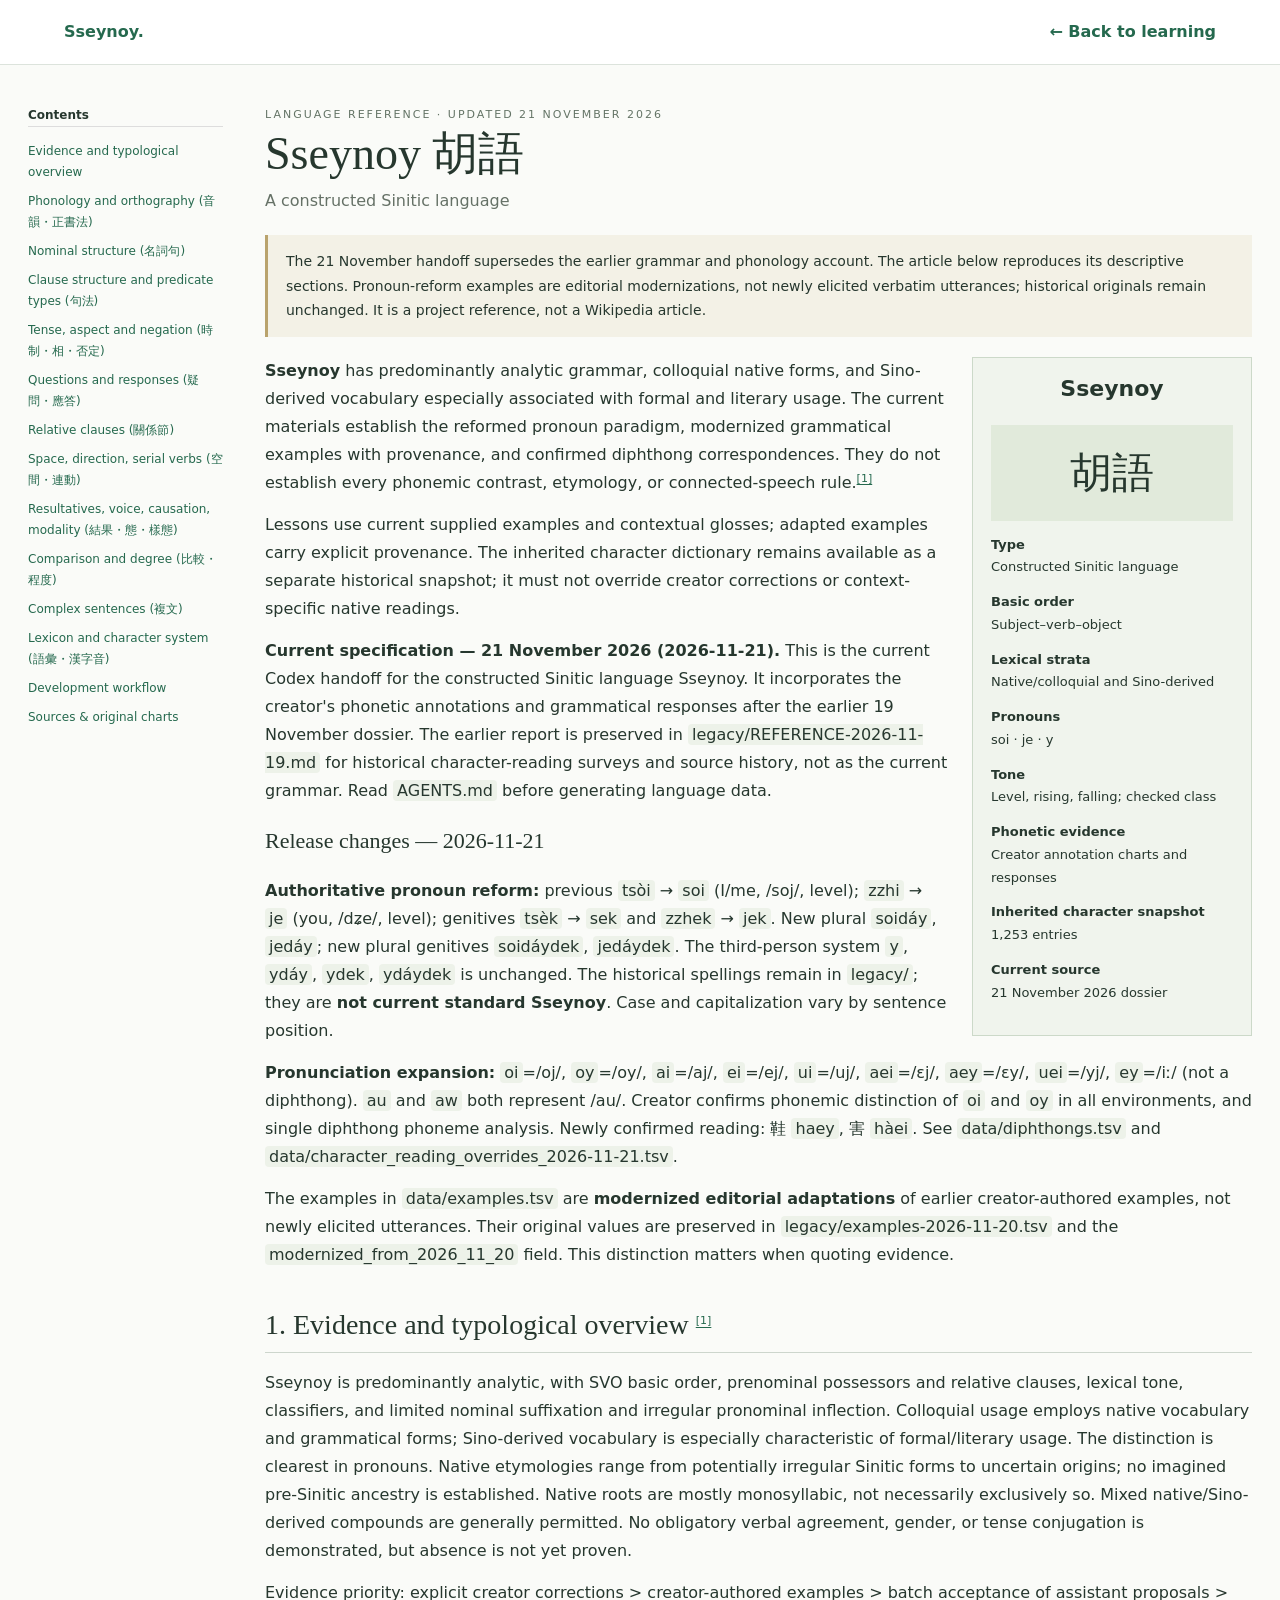
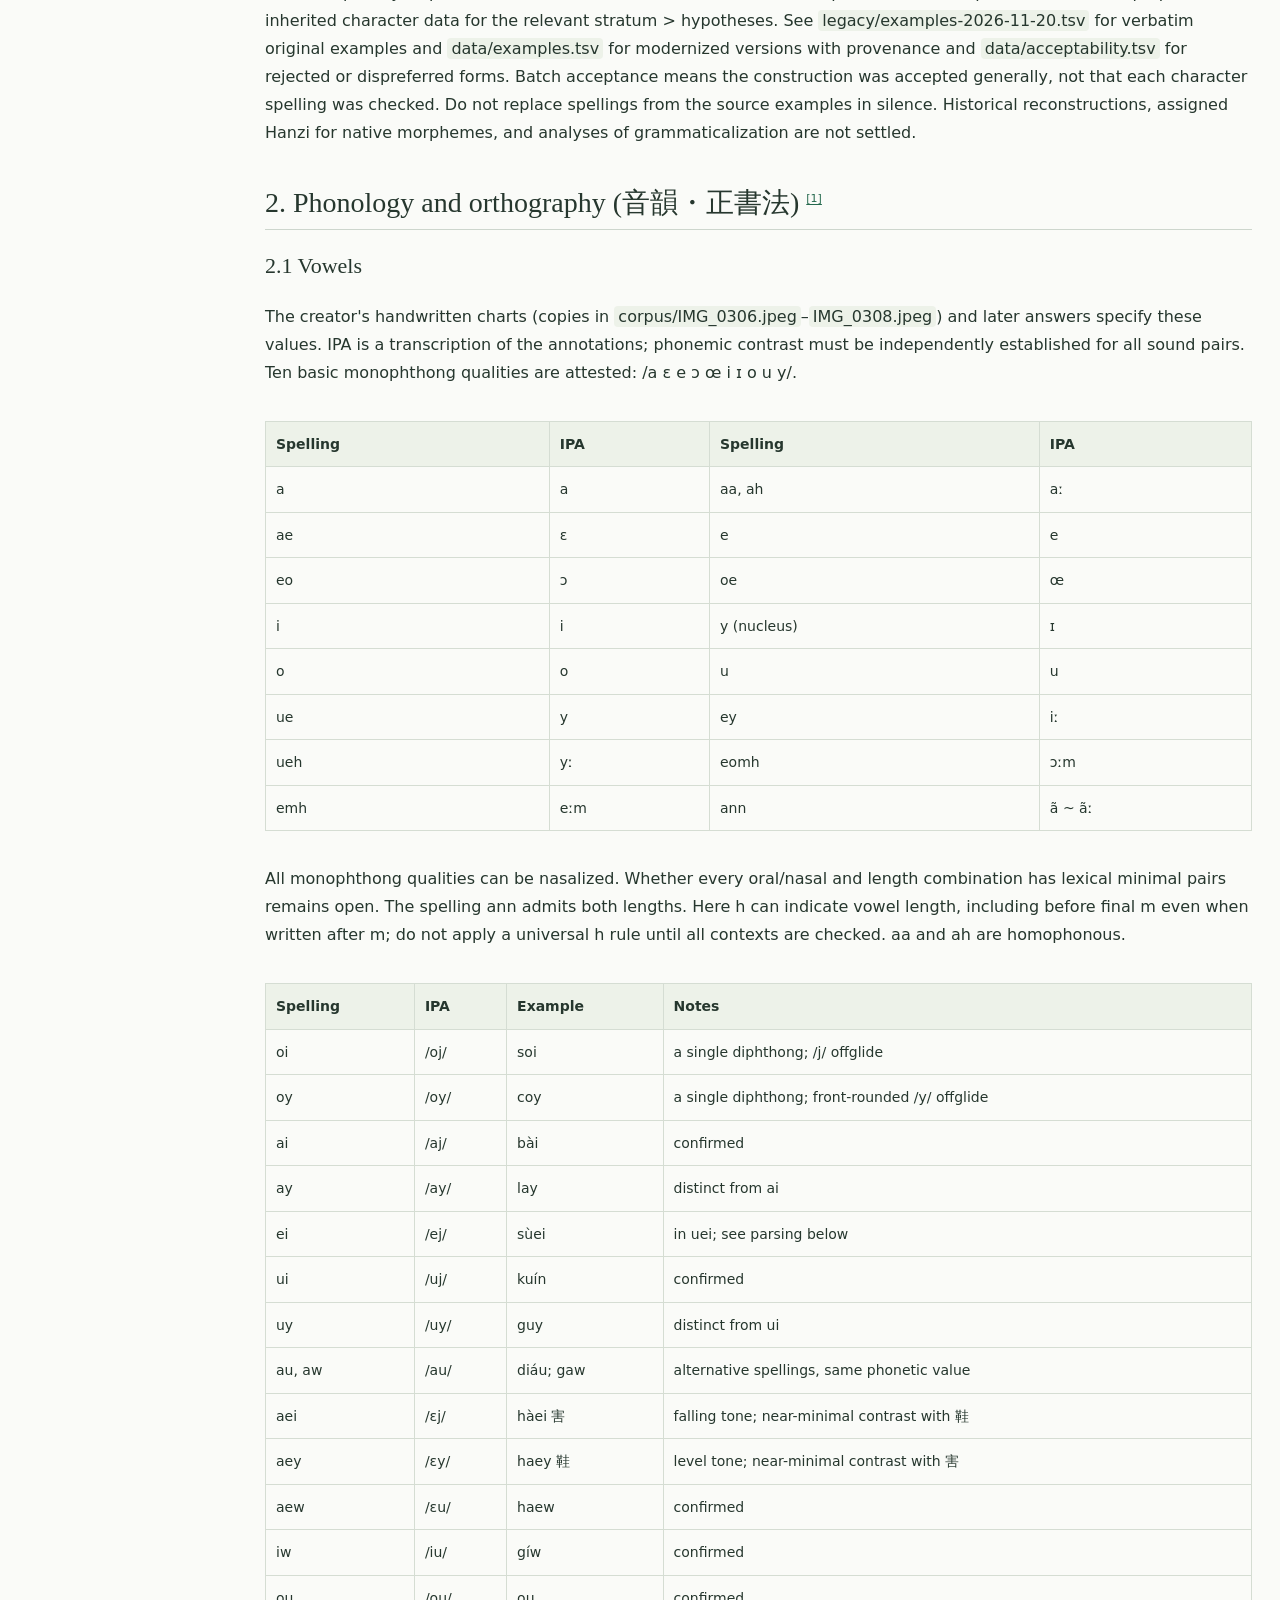
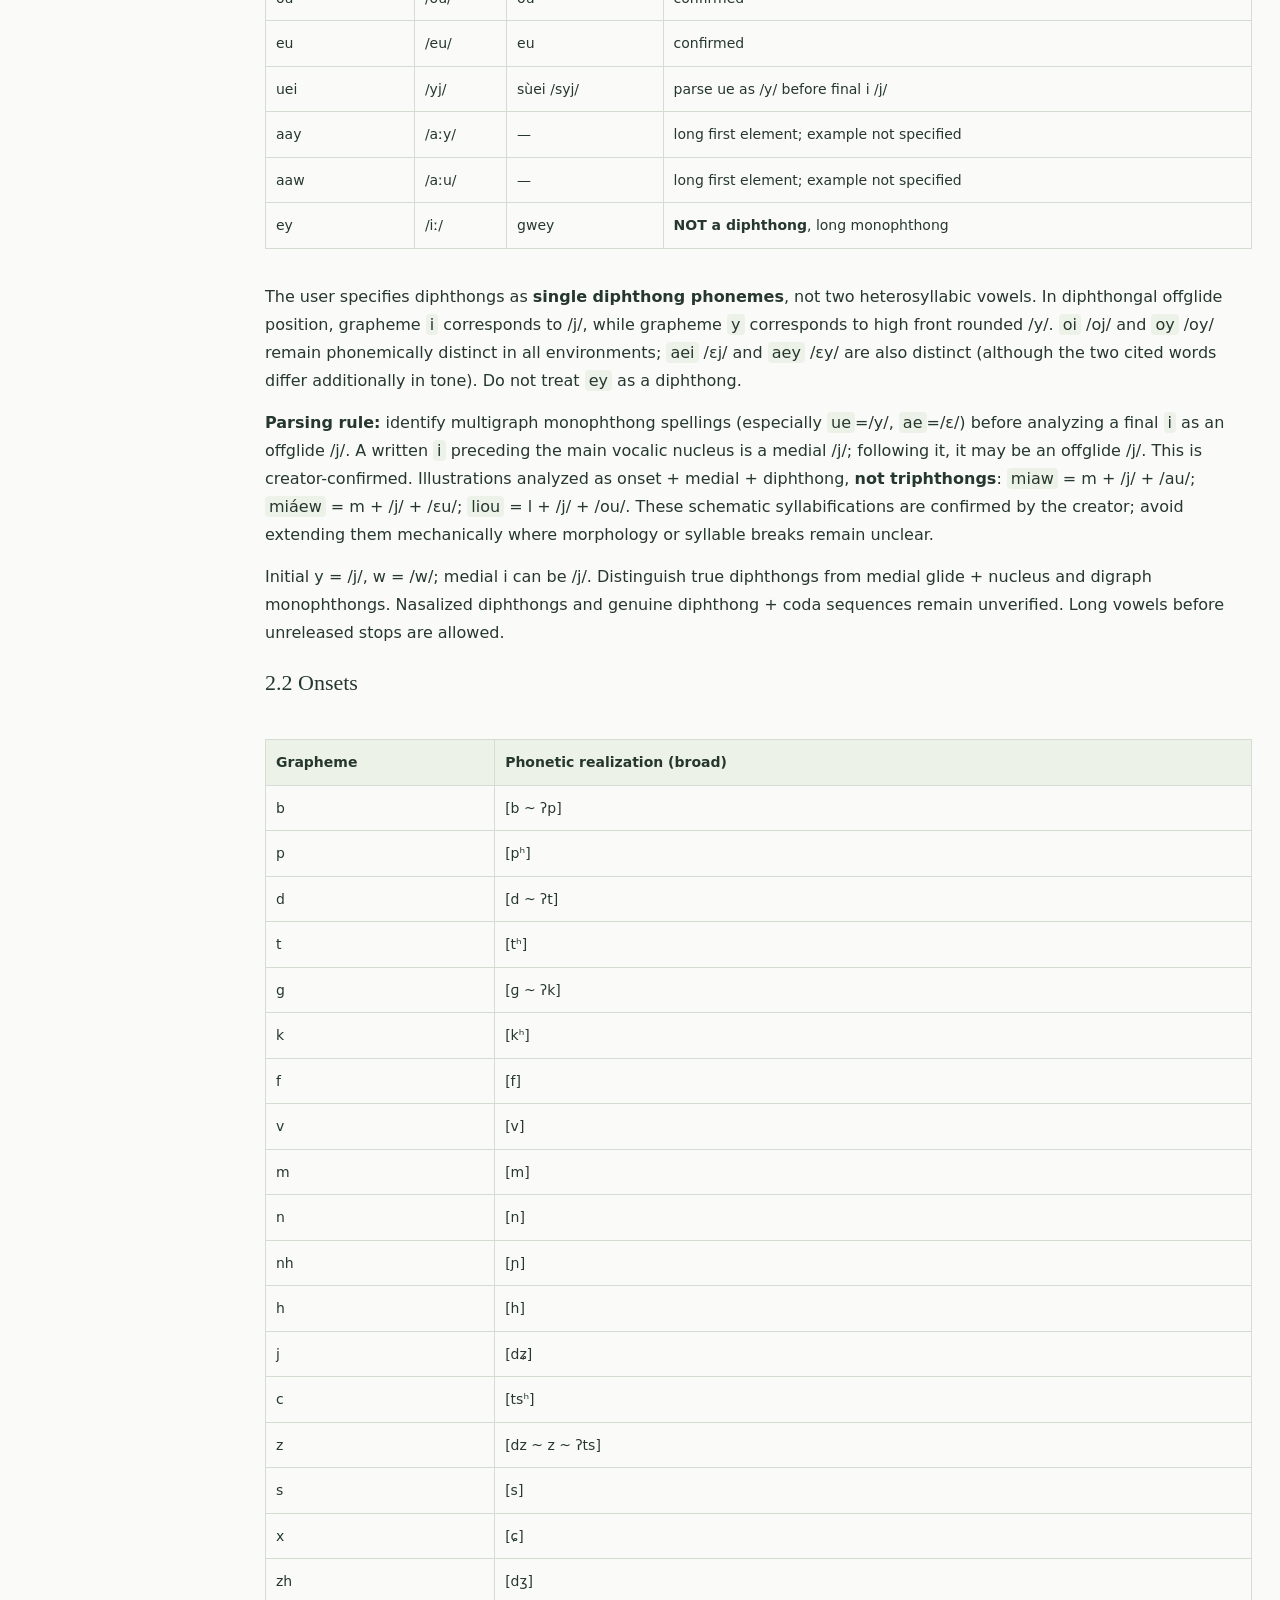
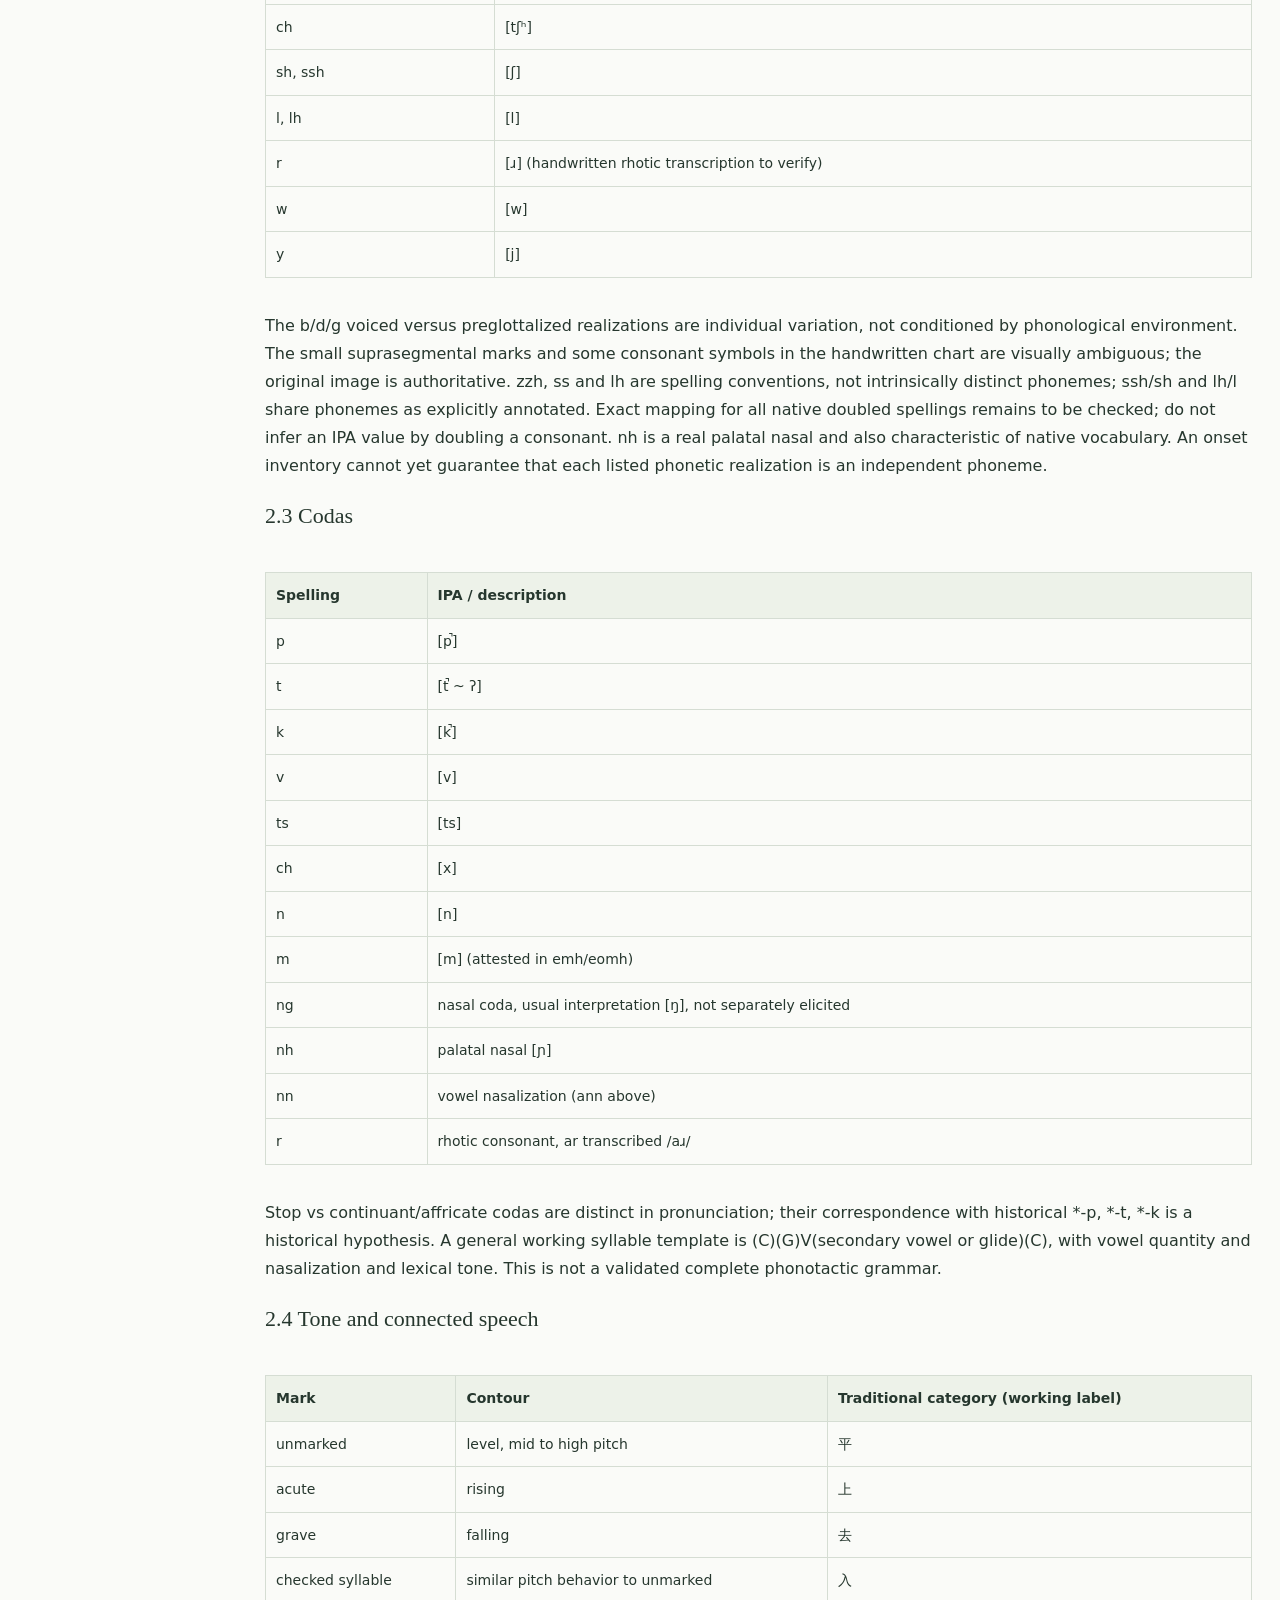
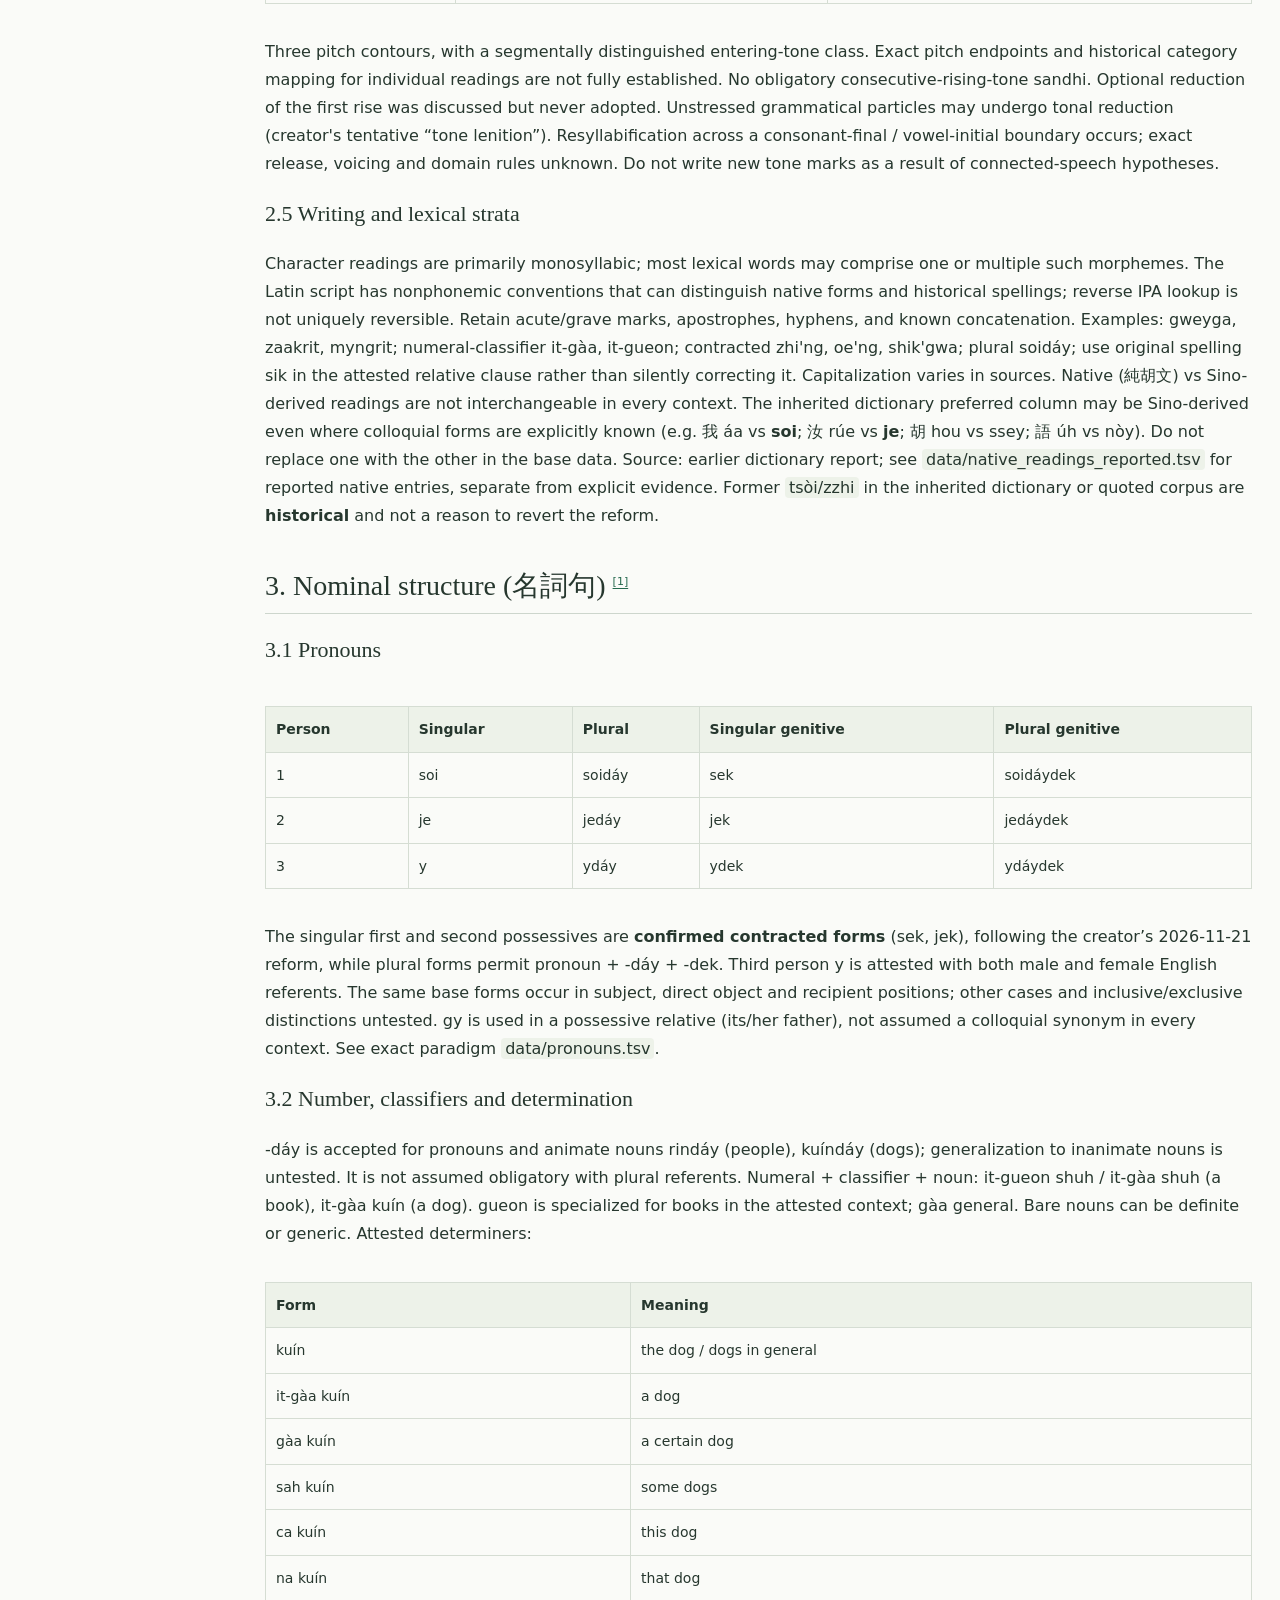
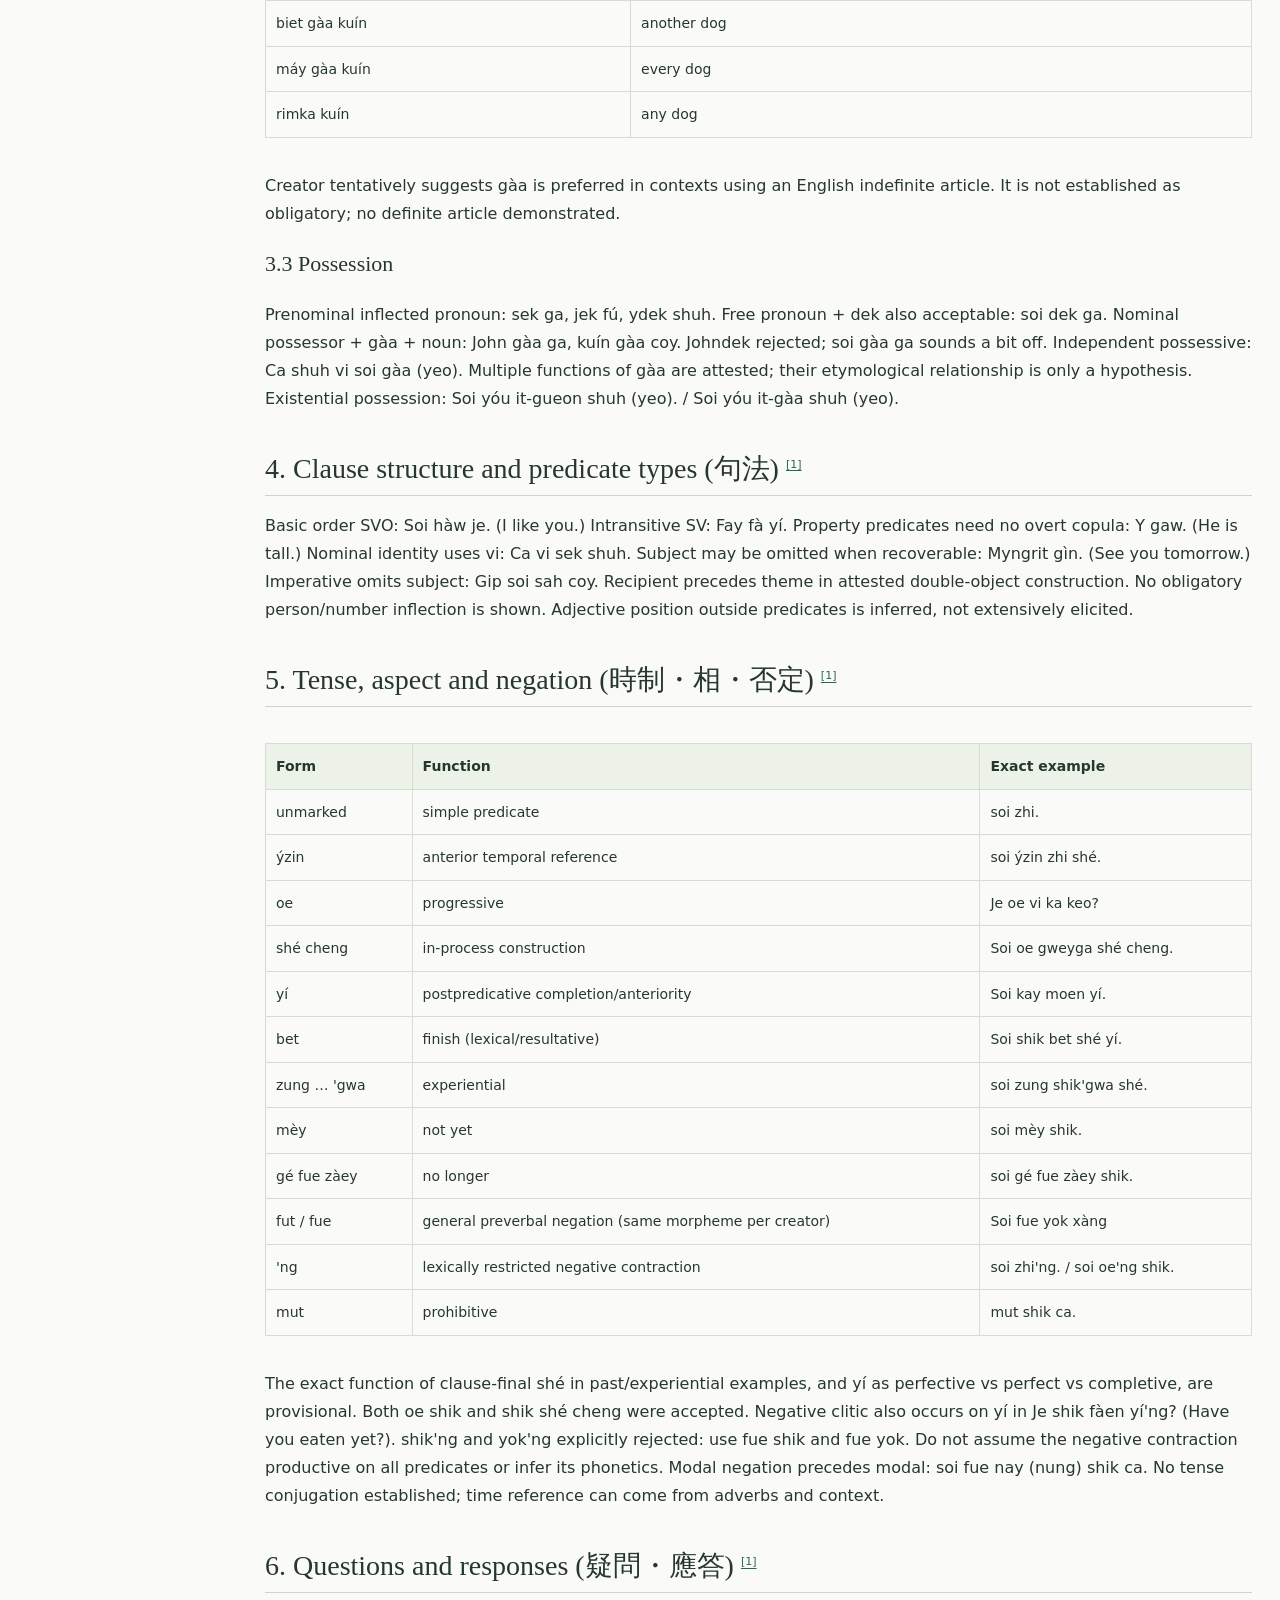
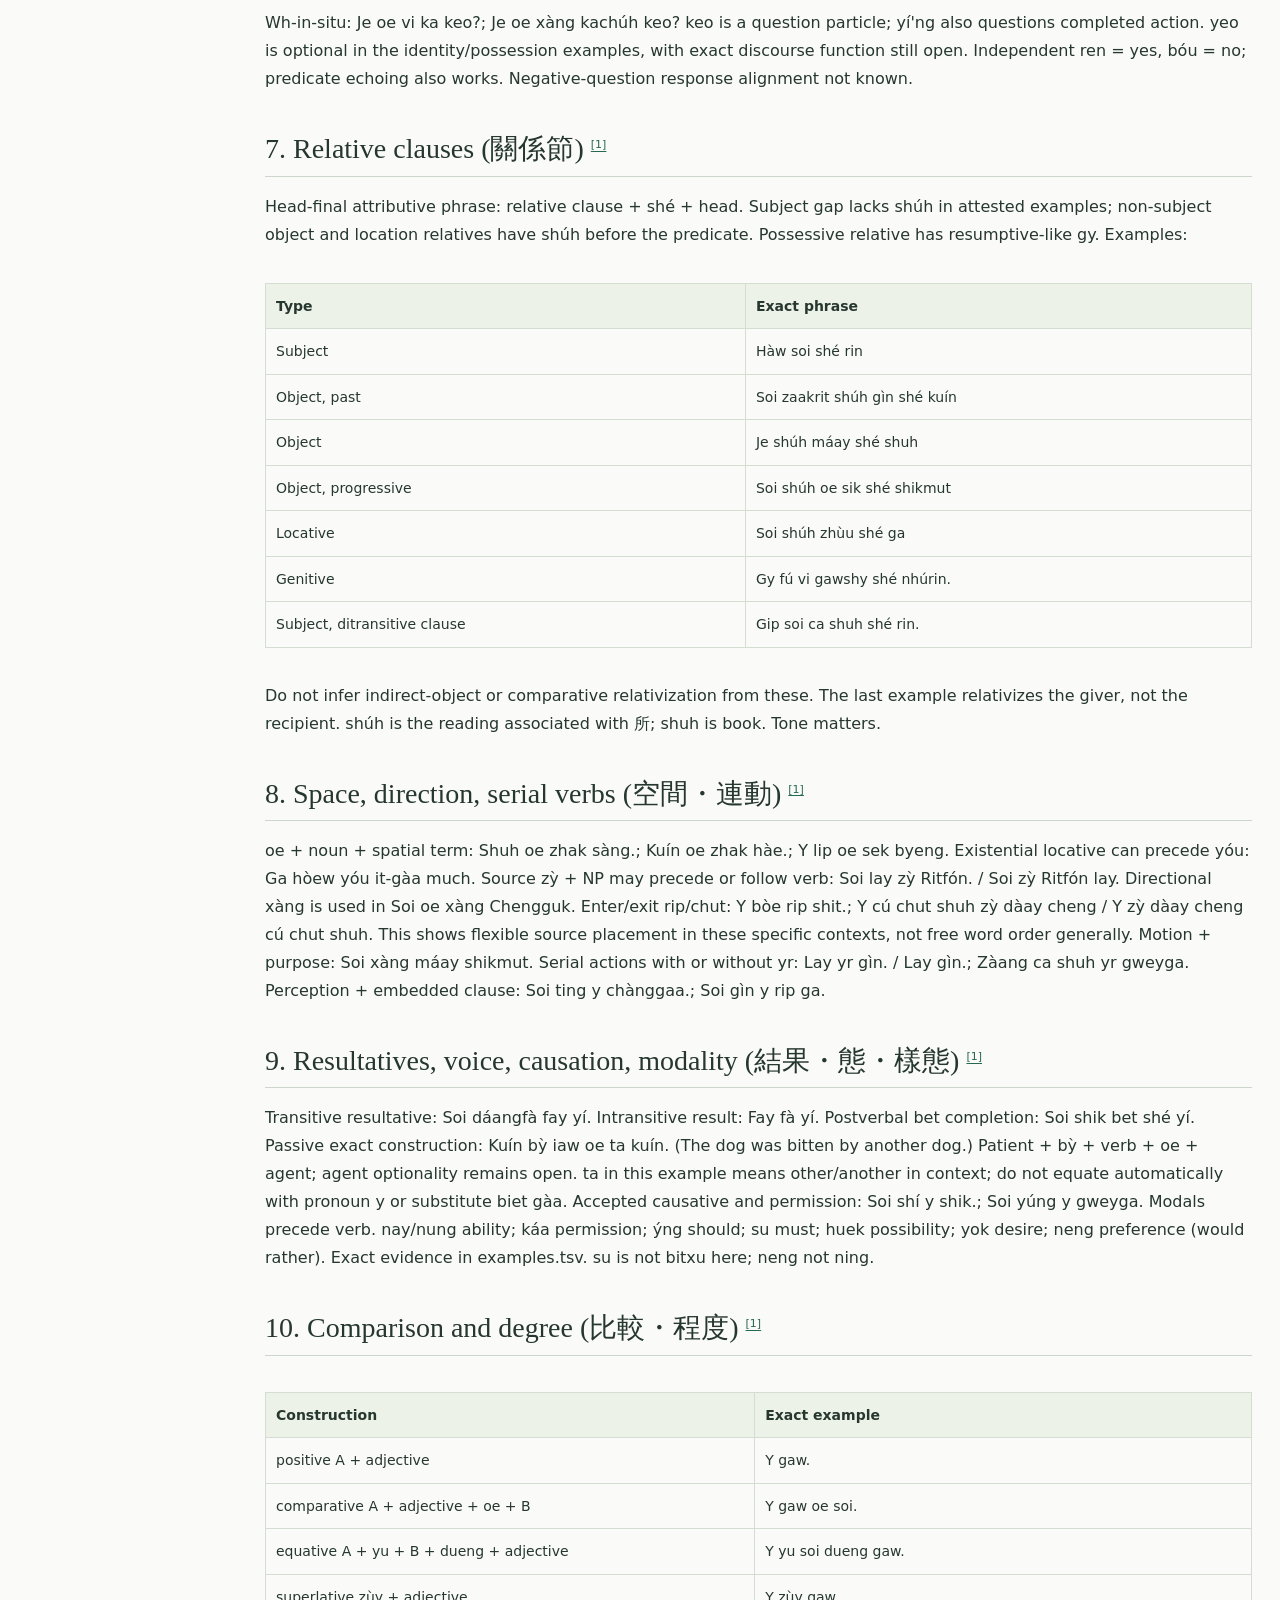
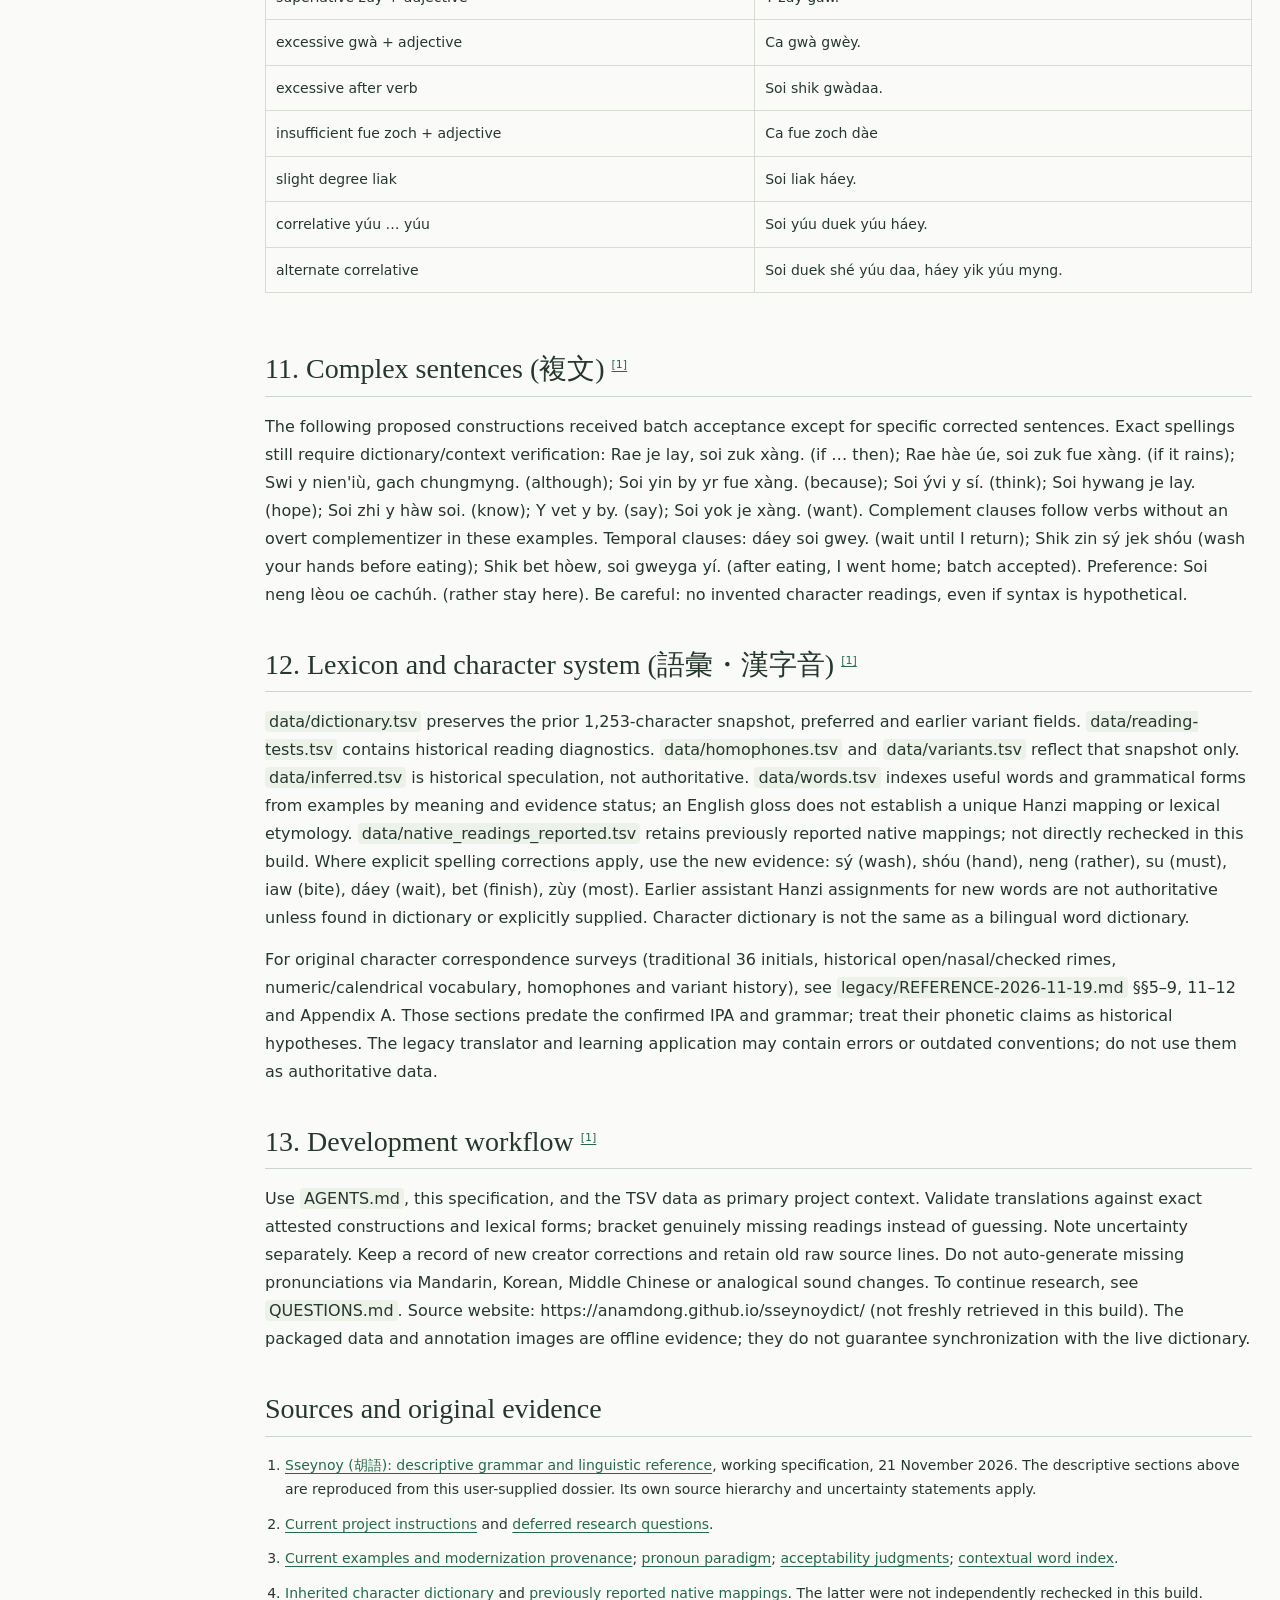
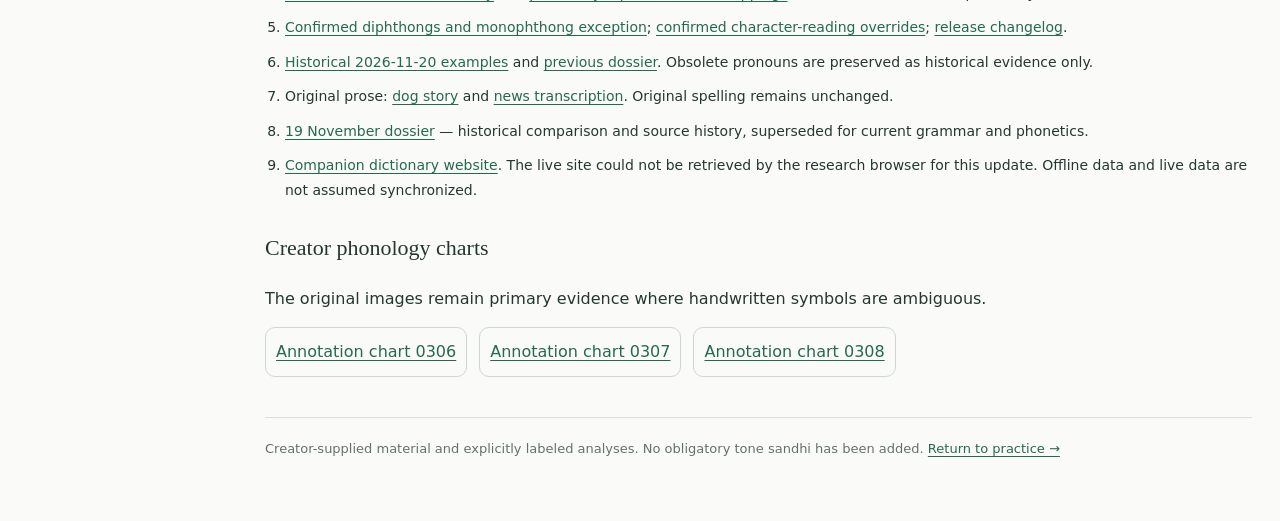
==== sseynoy-about.html @ 7a7a7a85 "Deploy Sseynoy learning app — 2026-11-21 release" ====
<!doctype html><html lang="en"><head><meta charset="utf-8"><meta name="viewport" content="width=device-width,initial-scale=1"><title>Sseynoy (胡語) — About the language</title><style>*{box-sizing:border-box}html{scroll-padding-top:24px}body{margin:0;background:#fafbf8;color:#26372e;font:16px/1.75 system-ui,sans-serif}a{color:#25694e;text-underline-offset:3px}a:focus-visible{outline:3px solid #b58521;outline-offset:3px}header{background:white;border-bottom:1px solid #dce3dc;padding:18px 5%;display:flex;justify-content:space-between;gap:16px}header a{font-weight:750;text-decoration:none}.layout{max-width:1320px;margin:40px auto;display:grid;grid-template-columns:195px minmax(0,1fr);gap:42px;padding:0 28px}nav{position:sticky;top:24px;align-self:start;font-size:12px;max-height:90vh;overflow:auto}nav a{display:block;padding:4px 0;text-decoration:none}nav strong{display:block;border-bottom:1px solid #ddd;margin-bottom:10px}article{min-width:0}h1,h2,h3{font-family:Georgia,serif;font-weight:400;line-height:1.3}h1{font-size:46px;margin:0}h2{font-size:28px;border-bottom:1px solid #cdd6cd;margin:38px 0 16px;padding-bottom:8px;clear:both}h3{font-size:22px}p{margin:14px 0}.subtitle{color:#657166;margin-top:3px}.eyebrow{font-size:11px;letter-spacing:2px;text-transform:uppercase;color:#647466}.notice{background:#f3f1e6;border-left:3px solid #b9a36d;padding:14px 18px;font-size:14px;margin:20px 0}.infobox{float:right;width:280px;margin:0 0 22px 24px;border:1px solid #ccd9c9;background:#f0f4ed;padding:18px;font-size:13px}.infobox h2{font:600 22px system-ui;border:0;text-align:center;margin:0 0 16px}.seal{text-align:center;font:42px Georgia;background:#e1eadb;padding:20px}.infobox dt{font-weight:750;margin-top:12px}.infobox dd{margin:0}.table-wrap{overflow-x:auto}table{border-collapse:collapse;width:100%;font-size:14px;margin:20px 0}th,td{border:1px solid #d5ddd3;text-align:left;vertical-align:top;padding:10px}th{background:#edf2e9}code{font:inherit;background:#edf2e9;padding:1px 4px;border-radius:4px;overflow-wrap:anywhere}sup{font:11px system-ui}.sources{font-size:14px;padding-left:20px}.sources li{padding-bottom:10px}.charts{display:flex;gap:12px;flex-wrap:wrap}.charts a{padding:10px;border:1px solid #ccd9c9;border-radius:10px}footer{margin-top:40px;padding:20px 0;border-top:1px solid #ddd;font-size:13px;color:#657166}@media(max-width:900px){.layout{grid-template-columns:1fr;gap:24px;margin-top:24px}nav{position:static;max-height:none;display:flex;flex-wrap:wrap;gap:5px 16px}nav strong{width:100%}.infobox{width:250px}}@media(max-width:560px){.layout{padding:0 18px}h1{font-size:36px}h2{font-size:25px}header{font-size:14px}.infobox{float:none;width:100%;margin:20px 0}table{font-size:12px}td,th{padding:8px}}</style></head><body><header><a href="sseynoy-learn.html">Sseynoy.</a><a href="sseynoy-learn.html#learn">← Back to learning</a></header><div class="layout"><nav aria-label="Article contents"><strong>Contents</strong><a href="#evidence">Evidence and typological overview</a><a href="#phonology">Phonology and orthography (音韻・正書法)</a><a href="#nominals">Nominal structure (名詞句)</a><a href="#clauses">Clause structure and predicate types (句法)</a><a href="#aspect">Tense, aspect and negation (時制・相・否定)</a><a href="#questions">Questions and responses (疑問・應答)</a><a href="#relatives">Relative clauses (關係節)</a><a href="#space">Space, direction, serial verbs (空間・連動)</a><a href="#voice">Resultatives, voice, causation, modality (結果・態・樣態)</a><a href="#comparison">Comparison and degree (比較・程度)</a><a href="#complex">Complex sentences (複文)</a><a href="#lexicon">Lexicon and character system (語彙・漢字音)</a><a href="#workflow">Development workflow</a><a href="#sources">Sources & original charts</a></nav><article><div class="eyebrow">Language reference · updated 21 November 2026</div><h1>Sseynoy <span lang="zh">胡語</span></h1><p class="subtitle">A constructed Sinitic language</p><div class="notice">The 21 November handoff supersedes the earlier grammar and phonology account. The article below reproduces its descriptive sections. Pronoun-reform examples are editorial modernizations, not newly elicited verbatim utterances; historical originals remain unchanged. It is a project reference, not a Wikipedia article.</div><aside class="infobox" aria-label="Language summary"><h2>Sseynoy</h2><div class="seal" lang="zh">胡語</div><dl><dt>Type</dt><dd>Constructed Sinitic language</dd><dt>Basic order</dt><dd>Subject–verb–object</dd><dt>Lexical strata</dt><dd>Native/colloquial and Sino-derived</dd><dt>Pronouns</dt><dd>soi · je · y</dd><dt>Tone</dt><dd>Level, rising, falling; checked class</dd><dt>Phonetic evidence</dt><dd>Creator annotation charts and responses</dd><dt>Inherited character snapshot</dt><dd>1,253 entries</dd><dt>Current source</dt><dd>21 November 2026 dossier</dd></dl></aside><p><strong>Sseynoy</strong> has predominantly analytic grammar, colloquial native forms, and Sino-derived vocabulary especially associated with formal and literary usage. The current materials establish the reformed pronoun paradigm, modernized grammatical examples with provenance, and confirmed diphthong correspondences. They do not establish every phonemic contrast, etymology, or connected-speech rule.<sup><a href="#ref1">[1]</a></sup></p><p>Lessons use current supplied examples and contextual glosses; adapted examples carry explicit provenance. The inherited character dictionary remains available as a separate historical snapshot; it must not override creator corrections or context-specific native readings.</p><p><strong>Current specification — 21 November 2026 (2026-11-21).</strong> This is the current Codex handoff for the constructed Sinitic language Sseynoy. It incorporates the creator&#x27;s phonetic annotations and grammatical responses after the earlier 19 November dossier. The earlier report is preserved in <code>legacy/REFERENCE-2026-11-19.md</code> for historical character-reading surveys and source history, not as the current grammar. Read <code>AGENTS.md</code> before generating language data.</p><h3>Release changes — 2026-11-21</h3><p><strong>Authoritative pronoun reform:</strong> previous <code>tsòi</code> → <code>soi</code> (I/me, /soj/, level); <code>zzhi</code> → <code>je</code> (you, /dʑe/, level); genitives <code>tsèk</code> → <code>sek</code> and <code>zzhek</code> → <code>jek</code>. New plural <code>soidáy</code>, <code>jedáy</code>; new plural genitives <code>soidáydek</code>, <code>jedáydek</code>. The third-person system <code>y</code>, <code>ydáy</code>, <code>ydek</code>, <code>ydáydek</code> is unchanged. The historical spellings remain in <code>legacy/</code>; they are <strong>not current standard Sseynoy</strong>. Case and capitalization vary by sentence position.</p><p><strong>Pronunciation expansion:</strong> <code>oi</code>=/oj/, <code>oy</code>=/oy/, <code>ai</code>=/aj/, <code>ei</code>=/ej/, <code>ui</code>=/uj/, <code>aei</code>=/ɛj/, <code>aey</code>=/ɛy/, <code>uei</code>=/yj/, <code>ey</code>=/iː/ (not a diphthong). <code>au</code> and <code>aw</code> both represent /au/. Creator confirms phonemic distinction of <code>oi</code> and <code>oy</code> in all environments, and single diphthong phoneme analysis. Newly confirmed reading: 鞋 <code>haey</code>, 害 <code>hàei</code>. See <code>data/diphthongs.tsv</code> and <code>data/character_reading_overrides_2026-11-21.tsv</code>.</p><p>The examples in <code>data/examples.tsv</code> are <strong>modernized editorial adaptations</strong> of earlier creator-authored examples, not newly elicited utterances. Their original values are preserved in <code>legacy/examples-2026-11-20.tsv</code> and the <code>modernized_from_2026_11_20</code> field. This distinction matters when quoting evidence.</p><h2 id="evidence">1. Evidence and typological overview <sup><a href="#ref1" aria-label="Source: November 20 dossier">[1]</a></sup></h2><p>Sseynoy is predominantly analytic, with SVO basic order, prenominal possessors and relative clauses, lexical tone, classifiers, and limited nominal suffixation and irregular pronominal inflection. Colloquial usage employs native vocabulary and grammatical forms; Sino-derived vocabulary is especially characteristic of formal/literary usage. The distinction is clearest in pronouns. Native etymologies range from potentially irregular Sinitic forms to uncertain origins; no imagined pre-Sinitic ancestry is established. Native roots are mostly monosyllabic, not necessarily exclusively so. Mixed native/Sino-derived compounds are generally permitted. No obligatory verbal agreement, gender, or tense conjugation is demonstrated, but absence is not yet proven.</p><p>Evidence priority: explicit creator corrections &gt; creator-authored examples &gt; batch acceptance of assistant proposals &gt; inherited character data for the relevant stratum &gt; hypotheses. See <code>legacy/examples-2026-11-20.tsv</code> for verbatim original examples and <code>data/examples.tsv</code> for modernized versions with provenance and <code>data/acceptability.tsv</code> for rejected or dispreferred forms. Batch acceptance means the construction was accepted generally, not that each character spelling was checked. Do not replace spellings from the source examples in silence. Historical reconstructions, assigned Hanzi for native morphemes, and analyses of grammaticalization are not settled.</p><h2 id="phonology">2. Phonology and orthography (音韻・正書法) <sup><a href="#ref1" aria-label="Source: November 20 dossier">[1]</a></sup></h2><h3>2.1 Vowels</h3><p>The creator&#x27;s handwritten charts (copies in <code>corpus/IMG_0306.jpeg</code>–<code>IMG_0308.jpeg</code>) and later answers specify these values. IPA is a transcription of the annotations; phonemic contrast must be independently established for all sound pairs. Ten basic monophthong qualities are attested: /a ɛ e ɔ œ i ɪ o u y/.</p><div class="table-wrap"><table><thead><tr><th>Spelling</th><th>IPA</th><th>Spelling</th><th>IPA</th></tr></thead><tbody><tr><td>a</td><td>a</td><td>aa, ah</td><td>aː</td></tr><tr><td>ae</td><td>ɛ</td><td>e</td><td>e</td></tr><tr><td>eo</td><td>ɔ</td><td>oe</td><td>œ</td></tr><tr><td>i</td><td>i</td><td>y (nucleus)</td><td>ɪ</td></tr><tr><td>o</td><td>o</td><td>u</td><td>u</td></tr><tr><td>ue</td><td>y</td><td>ey</td><td>iː</td></tr><tr><td>ueh</td><td>yː</td><td>eomh</td><td>ɔːm</td></tr><tr><td>emh</td><td>eːm</td><td>ann</td><td>ã ~ ãː</td></tr></tbody></table></div><p>All monophthong qualities can be nasalized. Whether every oral/nasal and length combination has lexical minimal pairs remains open. The spelling ann admits both lengths. Here h can indicate vowel length, including before final m even when written after m; do not apply a universal h rule until all contexts are checked. aa and ah are homophonous.</p><div class="table-wrap"><table><thead><tr><th>Spelling</th><th>IPA</th><th>Example</th><th>Notes</th></tr></thead><tbody><tr><td>oi</td><td>/oj/</td><td>soi</td><td>a single diphthong; /j/ offglide</td></tr><tr><td>oy</td><td>/oy/</td><td>coy</td><td>a single diphthong; front-rounded /y/ offglide</td></tr><tr><td>ai</td><td>/aj/</td><td>bài</td><td>confirmed</td></tr><tr><td>ay</td><td>/ay/</td><td>lay</td><td>distinct from ai</td></tr><tr><td>ei</td><td>/ej/</td><td>sùei</td><td>in uei; see parsing below</td></tr><tr><td>ui</td><td>/uj/</td><td>kuín</td><td>confirmed</td></tr><tr><td>uy</td><td>/uy/</td><td>guy</td><td>distinct from ui</td></tr><tr><td>au, aw</td><td>/au/</td><td>diáu; gaw</td><td>alternative spellings, same phonetic value</td></tr><tr><td>aei</td><td>/ɛj/</td><td>hàei 害</td><td>falling tone; near-minimal contrast with 鞋</td></tr><tr><td>aey</td><td>/ɛy/</td><td>haey 鞋</td><td>level tone; near-minimal contrast with 害</td></tr><tr><td>aew</td><td>/ɛu/</td><td>haew</td><td>confirmed</td></tr><tr><td>iw</td><td>/iu/</td><td>gíw</td><td>confirmed</td></tr><tr><td>ou</td><td>/ou/</td><td>ou</td><td>confirmed</td></tr><tr><td>eu</td><td>/eu/</td><td>eu</td><td>confirmed</td></tr><tr><td>uei</td><td>/yj/</td><td>sùei /syj/</td><td>parse ue as /y/ before final i /j/</td></tr><tr><td>aay</td><td>/aːy/</td><td>—</td><td>long first element; example not specified</td></tr><tr><td>aaw</td><td>/aːu/</td><td>—</td><td>long first element; example not specified</td></tr><tr><td>ey</td><td>/iː/</td><td>gwey</td><td><strong>NOT a diphthong</strong>, long monophthong</td></tr></tbody></table></div><p>The user specifies diphthongs as <strong>single diphthong phonemes</strong>, not two heterosyllabic vowels. In diphthongal offglide position, grapheme <code>i</code> corresponds to /j/, while grapheme <code>y</code> corresponds to high front rounded /y/. <code>oi</code> /oj/ and <code>oy</code> /oy/ remain phonemically distinct in all environments; <code>aei</code> /ɛj/ and <code>aey</code> /ɛy/ are also distinct (although the two cited words differ additionally in tone). Do not treat <code>ey</code> as a diphthong.</p><p><strong>Parsing rule:</strong> identify multigraph monophthong spellings (especially <code>ue</code>=/y/, <code>ae</code>=/ɛ/) before analyzing a final <code>i</code> as an offglide /j/. A written <code>i</code> preceding the main vocalic nucleus is a medial /j/; following it, it may be an offglide /j/. This is creator-confirmed. Illustrations analyzed as onset + medial + diphthong, <strong>not triphthongs</strong>: <code>miaw</code> = m + /j/ + /au/; <code>miáew</code> = m + /j/ + /ɛu/; <code>liou</code> = l + /j/ + /ou/. These schematic syllabifications are confirmed by the creator; avoid extending them mechanically where morphology or syllable breaks remain unclear.</p><p>Initial y = /j/, w = /w/; medial i can be /j/. Distinguish true diphthongs from medial glide + nucleus and digraph monophthongs. Nasalized diphthongs and genuine diphthong + coda sequences remain unverified. Long vowels before unreleased stops are allowed.</p><h3>2.2 Onsets</h3><div class="table-wrap"><table><thead><tr><th>Grapheme</th><th>Phonetic realization (broad)</th></tr></thead><tbody><tr><td>b</td><td>[b ~ ʔp]</td></tr><tr><td>p</td><td>[pʰ]</td></tr><tr><td>d</td><td>[d ~ ʔt]</td></tr><tr><td>t</td><td>[tʰ]</td></tr><tr><td>g</td><td>[ɡ ~ ʔk]</td></tr><tr><td>k</td><td>[kʰ]</td></tr><tr><td>f</td><td>[f]</td></tr><tr><td>v</td><td>[v]</td></tr><tr><td>m</td><td>[m]</td></tr><tr><td>n</td><td>[n]</td></tr><tr><td>nh</td><td>[ɲ]</td></tr><tr><td>h</td><td>[h]</td></tr><tr><td>j</td><td>[dʑ]</td></tr><tr><td>c</td><td>[tsʰ]</td></tr><tr><td>z</td><td>[dz ~ z ~ ʔts]</td></tr><tr><td>s</td><td>[s]</td></tr><tr><td>x</td><td>[ɕ]</td></tr><tr><td>zh</td><td>[dʒ]</td></tr><tr><td>ch</td><td>[tʃʰ]</td></tr><tr><td>sh, ssh</td><td>[ʃ]</td></tr><tr><td>l, lh</td><td>[l]</td></tr><tr><td>r</td><td>[ɹ] (handwritten rhotic transcription to verify)</td></tr><tr><td>w</td><td>[w]</td></tr><tr><td>y</td><td>[j]</td></tr></tbody></table></div><p>The b/d/g voiced versus preglottalized realizations are individual variation, not conditioned by phonological environment. The small suprasegmental marks and some consonant symbols in the handwritten chart are visually ambiguous; the original image is authoritative. zzh, ss and lh are spelling conventions, not intrinsically distinct phonemes; ssh/sh and lh/l share phonemes as explicitly annotated. Exact mapping for all native doubled spellings remains to be checked; do not infer an IPA value by doubling a consonant. nh is a real palatal nasal and also characteristic of native vocabulary. An onset inventory cannot yet guarantee that each listed phonetic realization is an independent phoneme.</p><h3>2.3 Codas</h3><div class="table-wrap"><table><thead><tr><th>Spelling</th><th>IPA / description</th></tr></thead><tbody><tr><td>p</td><td>[p̚]</td></tr><tr><td>t</td><td>[t̚ ~ ʔ]</td></tr><tr><td>k</td><td>[k̚]</td></tr><tr><td>v</td><td>[v]</td></tr><tr><td>ts</td><td>[ts]</td></tr><tr><td>ch</td><td>[x]</td></tr><tr><td>n</td><td>[n]</td></tr><tr><td>m</td><td>[m] (attested in emh/eomh)</td></tr><tr><td>ng</td><td>nasal coda, usual interpretation [ŋ], not separately elicited</td></tr><tr><td>nh</td><td>palatal nasal [ɲ]</td></tr><tr><td>nn</td><td>vowel nasalization (ann above)</td></tr><tr><td>r</td><td>rhotic consonant, ar transcribed /aɹ/</td></tr></tbody></table></div><p>Stop vs continuant/affricate codas are distinct in pronunciation; their correspondence with historical *-p, *-t, *-k is a historical hypothesis. A general working syllable template is (C)(G)V(secondary vowel or glide)(C), with vowel quantity and nasalization and lexical tone. This is not a validated complete phonotactic grammar.</p><h3>2.4 Tone and connected speech</h3><div class="table-wrap"><table><thead><tr><th>Mark</th><th>Contour</th><th>Traditional category (working label)</th></tr></thead><tbody><tr><td>unmarked</td><td>level, mid to high pitch</td><td>平</td></tr><tr><td>acute</td><td>rising</td><td>上</td></tr><tr><td>grave</td><td>falling</td><td>去</td></tr><tr><td>checked syllable</td><td>similar pitch behavior to unmarked</td><td>入</td></tr></tbody></table></div><p>Three pitch contours, with a segmentally distinguished entering-tone class. Exact pitch endpoints and historical category mapping for individual readings are not fully established. No obligatory consecutive-rising-tone sandhi. Optional reduction of the first rise was discussed but never adopted. Unstressed grammatical particles may undergo tonal reduction (creator&#x27;s tentative “tone lenition”). Resyllabification across a consonant-final / vowel-initial boundary occurs; exact release, voicing and domain rules unknown. Do not write new tone marks as a result of connected-speech hypotheses.</p><h3>2.5 Writing and lexical strata</h3><p>Character readings are primarily monosyllabic; most lexical words may comprise one or multiple such morphemes. The Latin script has nonphonemic conventions that can distinguish native forms and historical spellings; reverse IPA lookup is not uniquely reversible. Retain acute/grave marks, apostrophes, hyphens, and known concatenation. Examples: gweyga, zaakrit, myngrit; numeral-classifier it-gàa, it-gueon; contracted zhi&#x27;ng, oe&#x27;ng, shik&#x27;gwa; plural soidáy; use original spelling sik in the attested relative clause rather than silently correcting it. Capitalization varies in sources. Native (純胡文) vs Sino-derived readings are not interchangeable in every context. The inherited dictionary preferred column may be Sino-derived even where colloquial forms are explicitly known (e.g. 我 áa vs <strong>soi</strong>; 汝 rúe vs <strong>je</strong>; 胡 hou vs ssey; 語 úh vs nòy). Do not replace one with the other in the base data. Source: earlier dictionary report; see <code>data/native_readings_reported.tsv</code> for reported native entries, separate from explicit evidence. Former <code>tsòi/zzhi</code> in the inherited dictionary or quoted corpus are <strong>historical</strong> and not a reason to revert the reform.</p><h2 id="nominals">3. Nominal structure (名詞句) <sup><a href="#ref1" aria-label="Source: November 20 dossier">[1]</a></sup></h2><h3>3.1 Pronouns</h3><div class="table-wrap"><table><thead><tr><th>Person</th><th>Singular</th><th>Plural</th><th>Singular genitive</th><th>Plural genitive</th></tr></thead><tbody><tr><td>1</td><td>soi</td><td>soidáy</td><td>sek</td><td>soidáydek</td></tr><tr><td>2</td><td>je</td><td>jedáy</td><td>jek</td><td>jedáydek</td></tr><tr><td>3</td><td>y</td><td>ydáy</td><td>ydek</td><td>ydáydek</td></tr></tbody></table></div><p>The singular first and second possessives are <strong>confirmed contracted forms</strong> (sek, jek), following the creator’s 2026-11-21 reform, while plural forms permit pronoun + -dáy + -dek. Third person y is attested with both male and female English referents. The same base forms occur in subject, direct object and recipient positions; other cases and inclusive/exclusive distinctions untested. gy is used in a possessive relative (its/her father), not assumed a colloquial synonym in every context. See exact paradigm <code>data/pronouns.tsv</code>.</p><h3>3.2 Number, classifiers and determination</h3><p>-dáy is accepted for pronouns and animate nouns rindáy (people), kuíndáy (dogs); generalization to inanimate nouns is untested. It is not assumed obligatory with plural referents. Numeral + classifier + noun: it-gueon shuh / it-gàa shuh (a book), it-gàa kuín (a dog). gueon is specialized for books in the attested context; gàa general. Bare nouns can be definite or generic. Attested determiners:</p><div class="table-wrap"><table><thead><tr><th>Form</th><th>Meaning</th></tr></thead><tbody><tr><td>kuín</td><td>the dog / dogs in general</td></tr><tr><td>it-gàa kuín</td><td>a dog</td></tr><tr><td>gàa kuín</td><td>a certain dog</td></tr><tr><td>sah kuín</td><td>some dogs</td></tr><tr><td>ca kuín</td><td>this dog</td></tr><tr><td>na kuín</td><td>that dog</td></tr><tr><td>biet gàa kuín</td><td>another dog</td></tr><tr><td>máy gàa kuín</td><td>every dog</td></tr><tr><td>rimka kuín</td><td>any dog</td></tr></tbody></table></div><p>Creator tentatively suggests gàa is preferred in contexts using an English indefinite article. It is not established as obligatory; no definite article demonstrated.</p><h3>3.3 Possession</h3><p>Prenominal inflected pronoun: sek ga, jek fú, ydek shuh. Free pronoun + dek also acceptable: soi dek ga. Nominal possessor + gàa + noun: John gàa ga, kuín gàa coy. Johndek rejected; soi gàa ga sounds a bit off. Independent possessive: Ca shuh vi soi gàa (yeo). Multiple functions of gàa are attested; their etymological relationship is only a hypothesis. Existential possession: Soi yóu it-gueon shuh (yeo). / Soi yóu it-gàa shuh (yeo).</p><h2 id="clauses">4. Clause structure and predicate types (句法) <sup><a href="#ref1" aria-label="Source: November 20 dossier">[1]</a></sup></h2><p>Basic order SVO: Soi hàw je. (I like you.) Intransitive SV: Fay fà yí. Property predicates need no overt copula: Y gaw. (He is tall.) Nominal identity uses vi: Ca vi sek shuh. Subject may be omitted when recoverable: Myngrit gìn. (See you tomorrow.) Imperative omits subject: Gip soi sah coy. Recipient precedes theme in attested double-object construction. No obligatory person/number inflection is shown. Adjective position outside predicates is inferred, not extensively elicited.</p><h2 id="aspect">5. Tense, aspect and negation (時制・相・否定) <sup><a href="#ref1" aria-label="Source: November 20 dossier">[1]</a></sup></h2><div class="table-wrap"><table><thead><tr><th>Form</th><th>Function</th><th>Exact example</th></tr></thead><tbody><tr><td>unmarked</td><td>simple predicate</td><td>soi zhi.</td></tr><tr><td>ýzin</td><td>anterior temporal reference</td><td>soi ýzin zhi shé.</td></tr><tr><td>oe</td><td>progressive</td><td>Je oe vi ka keo?</td></tr><tr><td>shé cheng</td><td>in-process construction</td><td>Soi oe gweyga shé cheng.</td></tr><tr><td>yí</td><td>postpredicative completion/anteriority</td><td>Soi kay moen yí.</td></tr><tr><td>bet</td><td>finish (lexical/resultative)</td><td>Soi shik bet shé yí.</td></tr><tr><td>zung … &#x27;gwa</td><td>experiential</td><td>soi zung shik&#x27;gwa shé.</td></tr><tr><td>mèy</td><td>not yet</td><td>soi mèy shik.</td></tr><tr><td>gé fue zàey</td><td>no longer</td><td>soi gé fue zàey shik.</td></tr><tr><td>fut / fue</td><td>general preverbal negation (same morpheme per creator)</td><td>Soi fue yok xàng</td></tr><tr><td>&#x27;ng</td><td>lexically restricted negative contraction</td><td>soi zhi&#x27;ng. / soi oe&#x27;ng shik.</td></tr><tr><td>mut</td><td>prohibitive</td><td>mut shik ca.</td></tr></tbody></table></div><p>The exact function of clause-final shé in past/experiential examples, and yí as perfective vs perfect vs completive, are provisional. Both oe shik and shik shé cheng were accepted. Negative clitic also occurs on yí in Je shik fàen yí&#x27;ng? (Have you eaten yet?). shik&#x27;ng and yok&#x27;ng explicitly rejected: use fue shik and fue yok. Do not assume the negative contraction productive on all predicates or infer its phonetics. Modal negation precedes modal: soi fue nay (nung) shik ca. No tense conjugation established; time reference can come from adverbs and context.</p><h2 id="questions">6. Questions and responses (疑問・應答) <sup><a href="#ref1" aria-label="Source: November 20 dossier">[1]</a></sup></h2><p>Wh-in-situ: Je oe vi ka keo?; Je oe xàng kachúh keo? keo is a question particle; yí&#x27;ng also questions completed action. yeo is optional in the identity/possession examples, with exact discourse function still open. Independent ren = yes, bóu = no; predicate echoing also works. Negative-question response alignment not known.</p><h2 id="relatives">7. Relative clauses (關係節) <sup><a href="#ref1" aria-label="Source: November 20 dossier">[1]</a></sup></h2><p>Head-final attributive phrase: relative clause + shé + head. Subject gap lacks shúh in attested examples; non-subject object and location relatives have shúh before the predicate. Possessive relative has resumptive-like gy. Examples:</p><div class="table-wrap"><table><thead><tr><th>Type</th><th>Exact phrase</th></tr></thead><tbody><tr><td>Subject</td><td>Hàw soi shé rin</td></tr><tr><td>Object, past</td><td>Soi zaakrit shúh gìn shé kuín</td></tr><tr><td>Object</td><td>Je shúh máay shé shuh</td></tr><tr><td>Object, progressive</td><td>Soi shúh oe sik shé shikmut</td></tr><tr><td>Locative</td><td>Soi shúh zhùu shé ga</td></tr><tr><td>Genitive</td><td>Gy fú vi gawshy shé nhúrin.</td></tr><tr><td>Subject, ditransitive clause</td><td>Gip soi ca shuh shé rin.</td></tr></tbody></table></div><p>Do not infer indirect-object or comparative relativization from these. The last example relativizes the giver, not the recipient. shúh is the reading associated with 所; shuh is book. Tone matters.</p><h2 id="space">8. Space, direction, serial verbs (空間・連動) <sup><a href="#ref1" aria-label="Source: November 20 dossier">[1]</a></sup></h2><p>oe + noun + spatial term: Shuh oe zhak sàng.; Kuín oe zhak hàe.; Y lip oe sek byeng. Existential locative can precede yóu: Ga hòew yóu it-gàa much. Source zỳ + NP may precede or follow verb: Soi lay zỳ Ritfón. / Soi zỳ Ritfón lay. Directional xàng is used in Soi oe xàng Chengguk. Enter/exit rip/chut: Y bòe rip shit.; Y cú chut shuh zỳ dàay cheng / Y zỳ dàay cheng cú chut shuh. This shows flexible source placement in these specific contexts, not free word order generally. Motion + purpose: Soi xàng máay shikmut. Serial actions with or without yr: Lay yr gìn. / Lay gìn.; Zàang ca shuh yr gweyga. Perception + embedded clause: Soi ting y chànggaa.; Soi gìn y rip ga.</p><h2 id="voice">9. Resultatives, voice, causation, modality (結果・態・樣態) <sup><a href="#ref1" aria-label="Source: November 20 dossier">[1]</a></sup></h2><p>Transitive resultative: Soi dáangfà fay yí. Intransitive result: Fay fà yí. Postverbal bet completion: Soi shik bet shé yí. Passive exact construction: Kuín bỳ iaw oe ta kuín. (The dog was bitten by another dog.) Patient + bỳ + verb + oe + agent; agent optionality remains open. ta in this example means other/another in context; do not equate automatically with pronoun y or substitute biet gàa. Accepted causative and permission: Soi shí y shik.; Soi yúng y gweyga. Modals precede verb. nay/nung ability; káa permission; ýng should; su must; huek possibility; yok desire; neng preference (would rather). Exact evidence in examples.tsv. su is not bitxu here; neng not ning.</p><h2 id="comparison">10. Comparison and degree (比較・程度) <sup><a href="#ref1" aria-label="Source: November 20 dossier">[1]</a></sup></h2><div class="table-wrap"><table><thead><tr><th>Construction</th><th>Exact example</th></tr></thead><tbody><tr><td>positive A + adjective</td><td>Y gaw.</td></tr><tr><td>comparative A + adjective + oe + B</td><td>Y gaw oe soi.</td></tr><tr><td>equative A + yu + B + dueng + adjective</td><td>Y yu soi dueng gaw.</td></tr><tr><td>superlative zùy + adjective</td><td>Y zùy gaw.</td></tr><tr><td>excessive gwà + adjective</td><td>Ca gwà gwèy.</td></tr><tr><td>excessive after verb</td><td>Soi shik gwàdaa.</td></tr><tr><td>insufficient fue zoch + adjective</td><td>Ca fue zoch dàe</td></tr><tr><td>slight degree liak</td><td>Soi liak háey.</td></tr><tr><td>correlative yúu … yúu</td><td>Soi yúu duek yúu háey.</td></tr><tr><td>alternate correlative</td><td>Soi duek shé yúu daa, háey yik yúu myng.</td></tr></tbody></table></div><h2 id="complex">11. Complex sentences (複文) <sup><a href="#ref1" aria-label="Source: November 20 dossier">[1]</a></sup></h2><p>The following proposed constructions received batch acceptance except for specific corrected sentences. Exact spellings still require dictionary/context verification: Rae je lay, soi zuk xàng. (if … then); Rae hàe úe, soi zuk fue xàng. (if it rains); Swi y nien&#x27;iù, gach chungmyng. (although); Soi yin by yr fue xàng. (because); Soi ývi y sí. (think); Soi hywang je lay. (hope); Soi zhi y hàw soi. (know); Y vet y by. (say); Soi yok je xàng. (want). Complement clauses follow verbs without an overt complementizer in these examples. Temporal clauses: dáey soi gwey. (wait until I return); Shik zin sý jek shóu (wash your hands before eating); Shik bet hòew, soi gweyga yí. (after eating, I went home; batch accepted). Preference: Soi neng lèou oe cachúh. (rather stay here). Be careful: no invented character readings, even if syntax is hypothetical.</p><h2 id="lexicon">12. Lexicon and character system (語彙・漢字音) <sup><a href="#ref1" aria-label="Source: November 20 dossier">[1]</a></sup></h2><p><code>data/dictionary.tsv</code> preserves the prior 1,253-character snapshot, preferred and earlier variant fields. <code>data/reading-tests.tsv</code> contains historical reading diagnostics. <code>data/homophones.tsv</code> and <code>data/variants.tsv</code> reflect that snapshot only. <code>data/inferred.tsv</code> is historical speculation, not authoritative. <code>data/words.tsv</code> indexes useful words and grammatical forms from examples by meaning and evidence status; an English gloss does not establish a unique Hanzi mapping or lexical etymology. <code>data/native_readings_reported.tsv</code> retains previously reported native mappings; not directly rechecked in this build. Where explicit spelling corrections apply, use the new evidence: sý (wash), shóu (hand), neng (rather), su (must), iaw (bite), dáey (wait), bet (finish), zùy (most). Earlier assistant Hanzi assignments for new words are not authoritative unless found in dictionary or explicitly supplied. Character dictionary is not the same as a bilingual word dictionary.</p><p>For original character correspondence surveys (traditional 36 initials, historical open/nasal/checked rimes, numeric/calendrical vocabulary, homophones and variant history), see <code>legacy/REFERENCE-2026-11-19.md</code> §§5–9, 11–12 and Appendix A. Those sections predate the confirmed IPA and grammar; treat their phonetic claims as historical hypotheses. The legacy translator and learning application may contain errors or outdated conventions; do not use them as authoritative data.</p><h2 id="workflow">13. Development workflow <sup><a href="#ref1" aria-label="Source: November 20 dossier">[1]</a></sup></h2><p>Use <code>AGENTS.md</code>, this specification, and the TSV data as primary project context. Validate translations against exact attested constructions and lexical forms; bracket genuinely missing readings instead of guessing. Note uncertainty separately. Keep a record of new creator corrections and retain old raw source lines. Do not auto-generate missing pronunciations via Mandarin, Korean, Middle Chinese or analogical sound changes. To continue research, see <code>QUESTIONS.md</code>. Source website: https://anamdong.github.io/sseynoydict/ (not freshly retrieved in this build). The packaged data and annotation images are offline evidence; they do not guarantee synchronization with the live dictionary.</p><h2 id="sources">Sources and original evidence</h2><ol class="sources"><li id="ref1"><a href="SSEYNOY_REFERENCE.md">Sseynoy (胡語): descriptive grammar and linguistic reference</a>, working specification, 21 November 2026. The descriptive sections above are reproduced from this user-supplied dossier. Its own source hierarchy and uncertainty statements apply.</li><li><a href="sseynoy-project/AGENTS.md">Current project instructions</a> and <a href="sseynoy-project/QUESTIONS.md">deferred research questions</a>.</li><li><a href="sseynoy-project/data/examples.tsv">Current examples and modernization provenance</a>; <a href="sseynoy-project/data/pronouns.tsv">pronoun paradigm</a>; <a href="sseynoy-project/data/acceptability.tsv">acceptability judgments</a>; <a href="sseynoy-project/data/words.tsv">contextual word index</a>.</li><li><a href="sseynoy-project/data/dictionary.tsv">Inherited character dictionary</a> and <a href="sseynoy-project/data/native_readings_reported.tsv">previously reported native mappings</a>. The latter were not independently rechecked in this build.</li><li><a href="sseynoy-project/data/diphthongs.tsv">Confirmed diphthongs and monophthong exception</a>; <a href="sseynoy-project/data/character_reading_overrides_2026-11-21.tsv">confirmed character-reading overrides</a>; <a href="sseynoy-project/CHANGELOG.md">release changelog</a>.</li><li><a href="sseynoy-project/legacy/examples-2026-11-20.tsv">Historical 2026-11-20 examples</a> and <a href="sseynoy-project/legacy/REFERENCE-2026-11-20.md">previous dossier</a>. Obsolete pronouns are preserved as historical evidence only.</li><li>Original prose: <a href="sseynoy-project/corpus/dog-story.txt">dog story</a> and <a href="sseynoy-project/corpus/news.txt">news transcription</a>. Original spelling remains unchanged.</li><li><a href="sseynoy-project/legacy/REFERENCE-2026-11-19.md">19 November dossier</a> — historical comparison and source history, superseded for current grammar and phonetics.</li><li><a href="https://anamdong.github.io/sseynoydict/">Companion dictionary website</a>. The live site could not be retrieved by the research browser for this update. Offline data and live data are not assumed synchronized.</li></ol><h3>Creator phonology charts</h3><p>The original images remain primary evidence where handwritten symbols are ambiguous.</p><div class="charts"><a href="sseynoy-project/corpus/IMG_0306.jpeg">Annotation chart 0306</a><a href="sseynoy-project/corpus/IMG_0307.jpeg">Annotation chart 0307</a><a href="sseynoy-project/corpus/IMG_0308.jpeg">Annotation chart 0308</a></div><footer>Creator-supplied material and explicitly labeled analyses. No obligatory tone sandhi has been added. <a href="sseynoy-learn.html#practice">Return to practice →</a></footer></article></div></body></html>
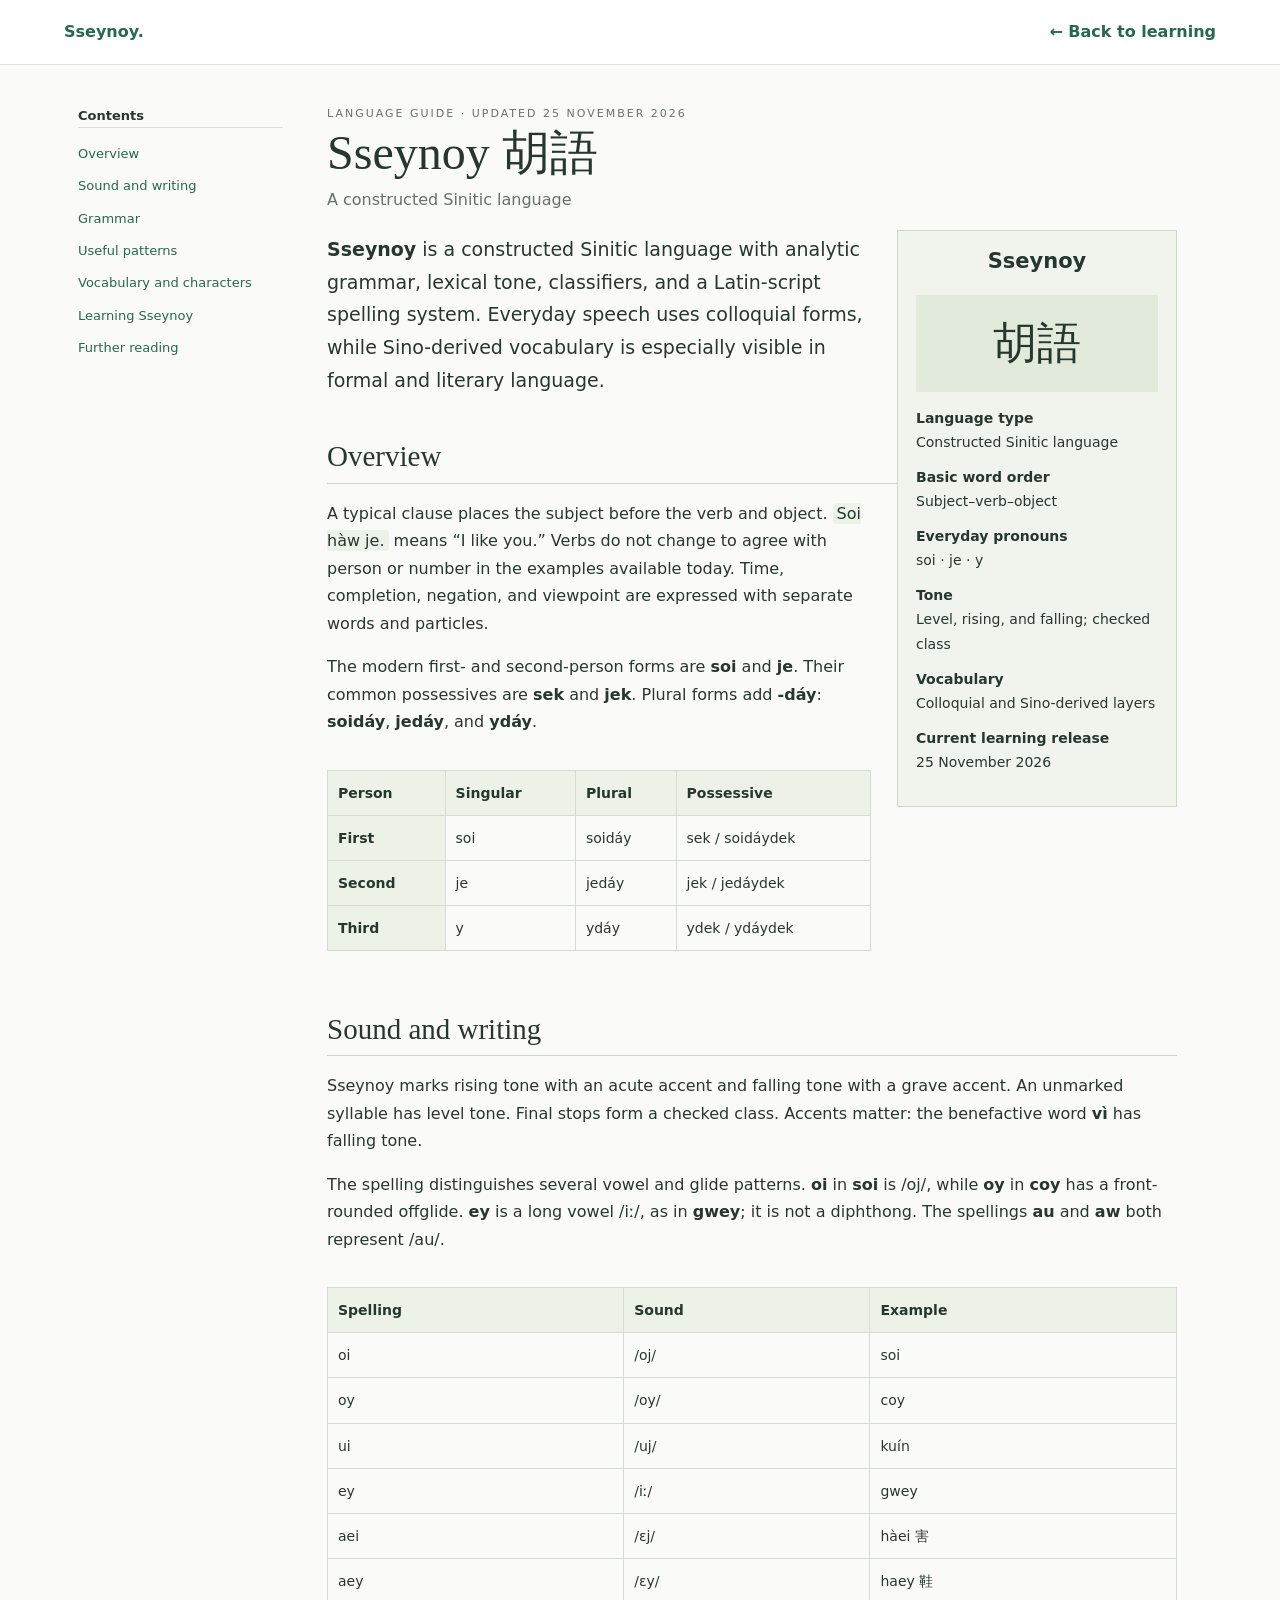
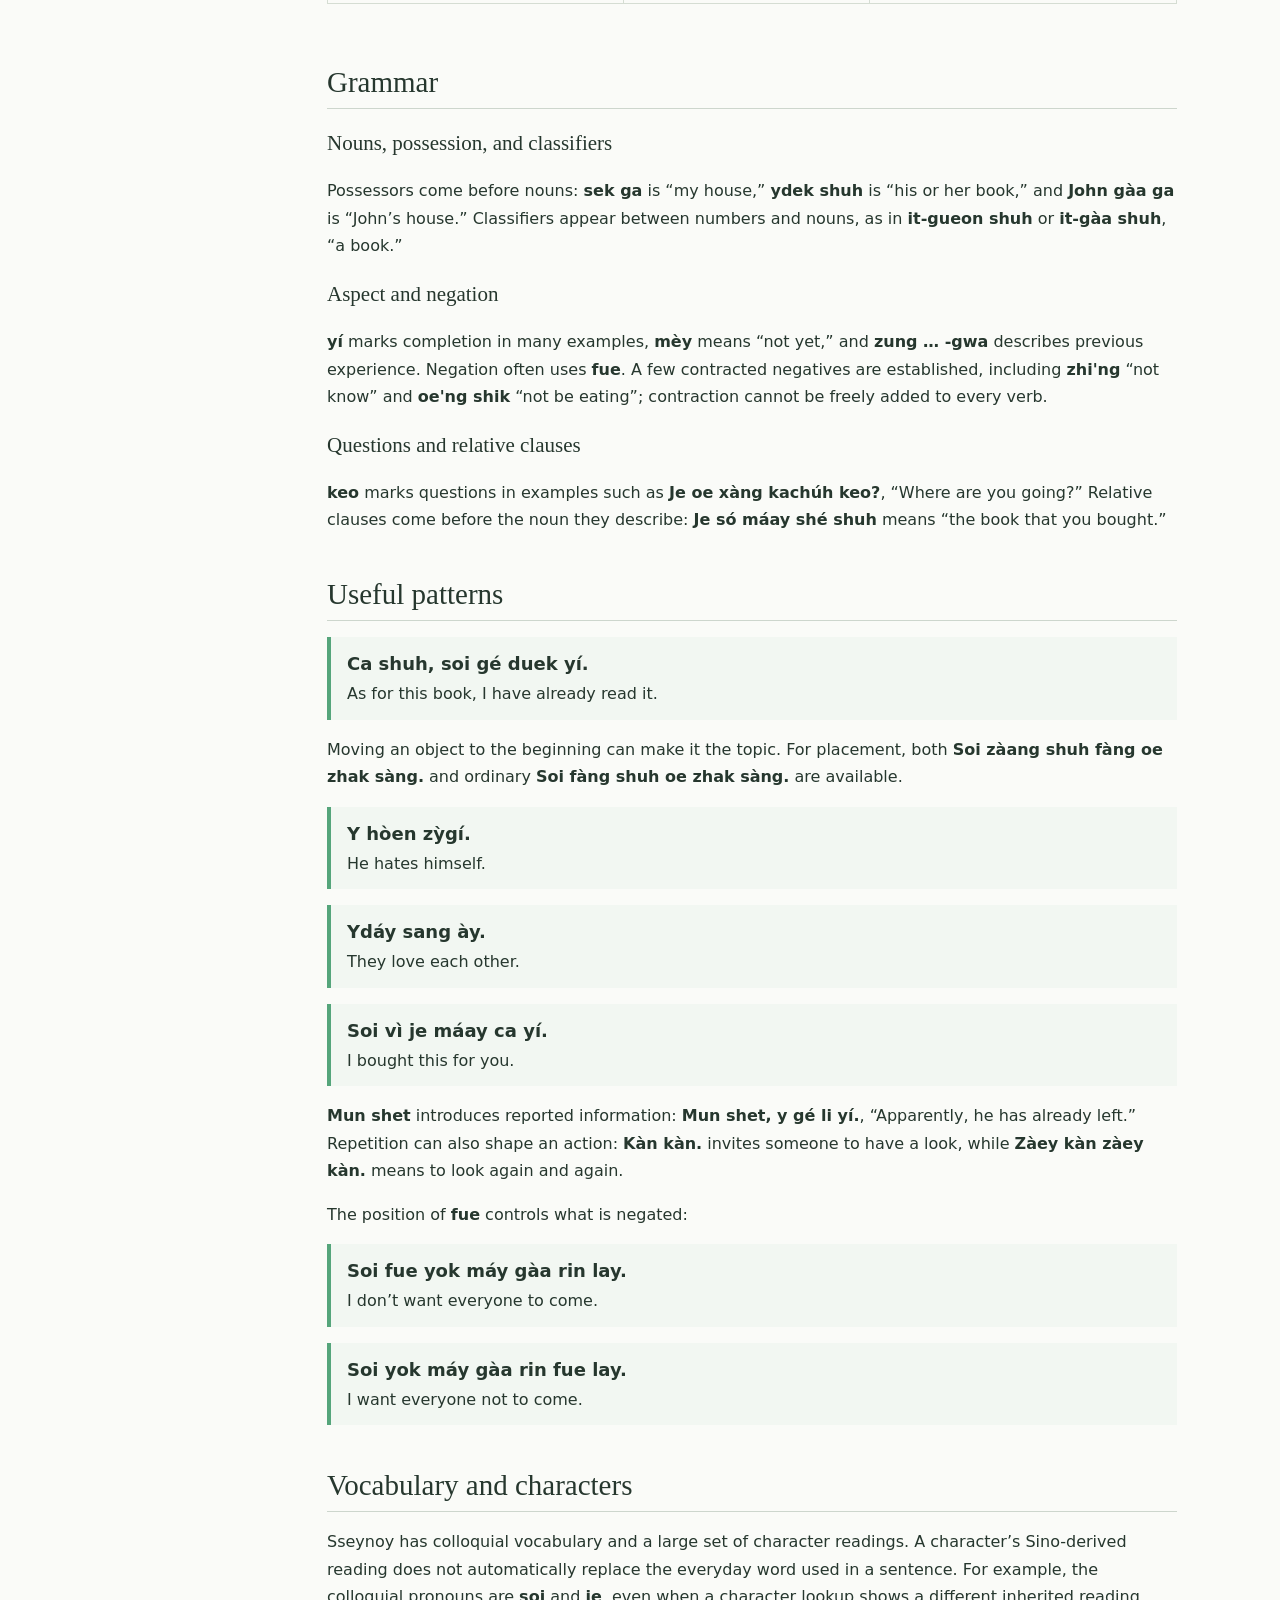
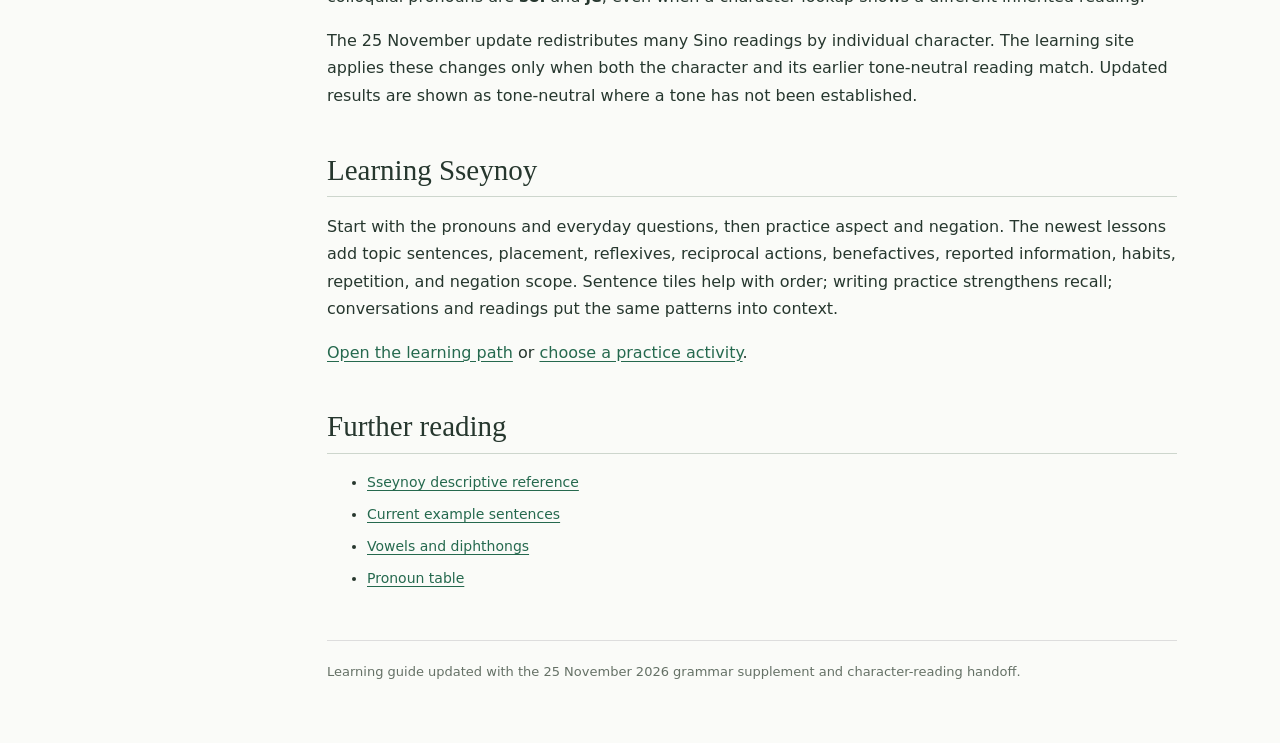
==== commit ea590a35: "Publish latest lessons, readings, and word glosses Update the learning app with the 2026-11-25 creat" ====
--- a/sseynoy-about.html
+++ b/sseynoy-about.html
@@ -1 +1,4 @@
-<!doctype html><html lang="en"><head><meta charset="utf-8"><meta name="viewport" content="width=device-width,initial-scale=1"><title>Sseynoy (胡語) — About the language</title><style>*{box-sizing:border-box}html{scroll-padding-top:24px}body{margin:0;background:#fafbf8;color:#26372e;font:16px/1.75 system-ui,sans-serif}a{color:#25694e;text-underline-offset:3px}a:focus-visible{outline:3px solid #b58521;outline-offset:3px}header{background:white;border-bottom:1px solid #dce3dc;padding:18px 5%;display:flex;justify-content:space-between;gap:16px}header a{font-weight:750;text-decoration:none}.layout{max-width:1320px;margin:40px auto;display:grid;grid-template-columns:195px minmax(0,1fr);gap:42px;padding:0 28px}nav{position:sticky;top:24px;align-self:start;font-size:12px;max-height:90vh;overflow:auto}nav a{display:block;padding:4px 0;text-decoration:none}nav strong{display:block;border-bottom:1px solid #ddd;margin-bottom:10px}article{min-width:0}h1,h2,h3{font-family:Georgia,serif;font-weight:400;line-height:1.3}h1{font-size:46px;margin:0}h2{font-size:28px;border-bottom:1px solid #cdd6cd;margin:38px 0 16px;padding-bottom:8px;clear:both}h3{font-size:22px}p{margin:14px 0}.subtitle{color:#657166;margin-top:3px}.eyebrow{font-size:11px;letter-spacing:2px;text-transform:uppercase;color:#647466}.notice{background:#f3f1e6;border-left:3px solid #b9a36d;padding:14px 18px;font-size:14px;margin:20px 0}.infobox{float:right;width:280px;margin:0 0 22px 24px;border:1px solid #ccd9c9;background:#f0f4ed;padding:18px;font-size:13px}.infobox h2{font:600 22px system-ui;border:0;text-align:center;margin:0 0 16px}.seal{text-align:center;font:42px Georgia;background:#e1eadb;padding:20px}.infobox dt{font-weight:750;margin-top:12px}.infobox dd{margin:0}.table-wrap{overflow-x:auto}table{border-collapse:collapse;width:100%;font-size:14px;margin:20px 0}th,td{border:1px solid #d5ddd3;text-align:left;vertical-align:top;padding:10px}th{background:#edf2e9}code{font:inherit;background:#edf2e9;padding:1px 4px;border-radius:4px;overflow-wrap:anywhere}sup{font:11px system-ui}.sources{font-size:14px;padding-left:20px}.sources li{padding-bottom:10px}.charts{display:flex;gap:12px;flex-wrap:wrap}.charts a{padding:10px;border:1px solid #ccd9c9;border-radius:10px}footer{margin-top:40px;padding:20px 0;border-top:1px solid #ddd;font-size:13px;color:#657166}@media(max-width:900px){.layout{grid-template-columns:1fr;gap:24px;margin-top:24px}nav{position:static;max-height:none;display:flex;flex-wrap:wrap;gap:5px 16px}nav strong{width:100%}.infobox{width:250px}}@media(max-width:560px){.layout{padding:0 18px}h1{font-size:36px}h2{font-size:25px}header{font-size:14px}.infobox{float:none;width:100%;margin:20px 0}table{font-size:12px}td,th{padding:8px}}</style></head><body><header><a href="sseynoy-learn.html">Sseynoy.</a><a href="sseynoy-learn.html#learn">← Back to learning</a></header><div class="layout"><nav aria-label="Article contents"><strong>Contents</strong><a href="#evidence">Evidence and typological overview</a><a href="#phonology">Phonology and orthography (音韻・正書法)</a><a href="#nominals">Nominal structure (名詞句)</a><a href="#clauses">Clause structure and predicate types (句法)</a><a href="#aspect">Tense, aspect and negation (時制・相・否定)</a><a href="#questions">Questions and responses (疑問・應答)</a><a href="#relatives">Relative clauses (關係節)</a><a href="#space">Space, direction, serial verbs (空間・連動)</a><a href="#voice">Resultatives, voice, causation, modality (結果・態・樣態)</a><a href="#comparison">Comparison and degree (比較・程度)</a><a href="#complex">Complex sentences (複文)</a><a href="#lexicon">Lexicon and character system (語彙・漢字音)</a><a href="#workflow">Development workflow</a><a href="#sources">Sources & original charts</a></nav><article><div class="eyebrow">Language reference · updated 21 November 2026</div><h1>Sseynoy <span lang="zh">胡語</span></h1><p class="subtitle">A constructed Sinitic language</p><div class="notice">The 21 November handoff supersedes the earlier grammar and phonology account. The article below reproduces its descriptive sections. Pronoun-reform examples are editorial modernizations, not newly elicited verbatim utterances; historical originals remain unchanged. It is a project reference, not a Wikipedia article.</div><aside class="infobox" aria-label="Language summary"><h2>Sseynoy</h2><div class="seal" lang="zh">胡語</div><dl><dt>Type</dt><dd>Constructed Sinitic language</dd><dt>Basic order</dt><dd>Subject–verb–object</dd><dt>Lexical strata</dt><dd>Native/colloquial and Sino-derived</dd><dt>Pronouns</dt><dd>soi · je · y</dd><dt>Tone</dt><dd>Level, rising, falling; checked class</dd><dt>Phonetic evidence</dt><dd>Creator annotation charts and responses</dd><dt>Inherited character snapshot</dt><dd>1,253 entries</dd><dt>Current source</dt><dd>21 November 2026 dossier</dd></dl></aside><p><strong>Sseynoy</strong> has predominantly analytic grammar, colloquial native forms, and Sino-derived vocabulary especially associated with formal and literary usage. The current materials establish the reformed pronoun paradigm, modernized grammatical examples with provenance, and confirmed diphthong correspondences. They do not establish every phonemic contrast, etymology, or connected-speech rule.<sup><a href="#ref1">[1]</a></sup></p><p>Lessons use current supplied examples and contextual glosses; adapted examples carry explicit provenance. The inherited character dictionary remains available as a separate historical snapshot; it must not override creator corrections or context-specific native readings.</p><p><strong>Current specification — 21 November 2026 (2026-11-21).</strong> This is the current Codex handoff for the constructed Sinitic language Sseynoy. It incorporates the creator&#x27;s phonetic annotations and grammatical responses after the earlier 19 November dossier. The earlier report is preserved in <code>legacy/REFERENCE-2026-11-19.md</code> for historical character-reading surveys and source history, not as the current grammar. Read <code>AGENTS.md</code> before generating language data.</p><h3>Release changes — 2026-11-21</h3><p><strong>Authoritative pronoun reform:</strong> previous <code>tsòi</code> → <code>soi</code> (I/me, /soj/, level); <code>zzhi</code> → <code>je</code> (you, /dʑe/, level); genitives <code>tsèk</code> → <code>sek</code> and <code>zzhek</code> → <code>jek</code>. New plural <code>soidáy</code>, <code>jedáy</code>; new plural genitives <code>soidáydek</code>, <code>jedáydek</code>. The third-person system <code>y</code>, <code>ydáy</code>, <code>ydek</code>, <code>ydáydek</code> is unchanged. The historical spellings remain in <code>legacy/</code>; they are <strong>not current standard Sseynoy</strong>. Case and capitalization vary by sentence position.</p><p><strong>Pronunciation expansion:</strong> <code>oi</code>=/oj/, <code>oy</code>=/oy/, <code>ai</code>=/aj/, <code>ei</code>=/ej/, <code>ui</code>=/uj/, <code>aei</code>=/ɛj/, <code>aey</code>=/ɛy/, <code>uei</code>=/yj/, <code>ey</code>=/iː/ (not a diphthong). <code>au</code> and <code>aw</code> both represent /au/. Creator confirms phonemic distinction of <code>oi</code> and <code>oy</code> in all environments, and single diphthong phoneme analysis. Newly confirmed reading: 鞋 <code>haey</code>, 害 <code>hàei</code>. See <code>data/diphthongs.tsv</code> and <code>data/character_reading_overrides_2026-11-21.tsv</code>.</p><p>The examples in <code>data/examples.tsv</code> are <strong>modernized editorial adaptations</strong> of earlier creator-authored examples, not newly elicited utterances. Their original values are preserved in <code>legacy/examples-2026-11-20.tsv</code> and the <code>modernized_from_2026_11_20</code> field. This distinction matters when quoting evidence.</p><h2 id="evidence">1. Evidence and typological overview <sup><a href="#ref1" aria-label="Source: November 20 dossier">[1]</a></sup></h2><p>Sseynoy is predominantly analytic, with SVO basic order, prenominal possessors and relative clauses, lexical tone, classifiers, and limited nominal suffixation and irregular pronominal inflection. Colloquial usage employs native vocabulary and grammatical forms; Sino-derived vocabulary is especially characteristic of formal/literary usage. The distinction is clearest in pronouns. Native etymologies range from potentially irregular Sinitic forms to uncertain origins; no imagined pre-Sinitic ancestry is established. Native roots are mostly monosyllabic, not necessarily exclusively so. Mixed native/Sino-derived compounds are generally permitted. No obligatory verbal agreement, gender, or tense conjugation is demonstrated, but absence is not yet proven.</p><p>Evidence priority: explicit creator corrections &gt; creator-authored examples &gt; batch acceptance of assistant proposals &gt; inherited character data for the relevant stratum &gt; hypotheses. See <code>legacy/examples-2026-11-20.tsv</code> for verbatim original examples and <code>data/examples.tsv</code> for modernized versions with provenance and <code>data/acceptability.tsv</code> for rejected or dispreferred forms. Batch acceptance means the construction was accepted generally, not that each character spelling was checked. Do not replace spellings from the source examples in silence. Historical reconstructions, assigned Hanzi for native morphemes, and analyses of grammaticalization are not settled.</p><h2 id="phonology">2. Phonology and orthography (音韻・正書法) <sup><a href="#ref1" aria-label="Source: November 20 dossier">[1]</a></sup></h2><h3>2.1 Vowels</h3><p>The creator&#x27;s handwritten charts (copies in <code>corpus/IMG_0306.jpeg</code>–<code>IMG_0308.jpeg</code>) and later answers specify these values. IPA is a transcription of the annotations; phonemic contrast must be independently established for all sound pairs. Ten basic monophthong qualities are attested: /a ɛ e ɔ œ i ɪ o u y/.</p><div class="table-wrap"><table><thead><tr><th>Spelling</th><th>IPA</th><th>Spelling</th><th>IPA</th></tr></thead><tbody><tr><td>a</td><td>a</td><td>aa, ah</td><td>aː</td></tr><tr><td>ae</td><td>ɛ</td><td>e</td><td>e</td></tr><tr><td>eo</td><td>ɔ</td><td>oe</td><td>œ</td></tr><tr><td>i</td><td>i</td><td>y (nucleus)</td><td>ɪ</td></tr><tr><td>o</td><td>o</td><td>u</td><td>u</td></tr><tr><td>ue</td><td>y</td><td>ey</td><td>iː</td></tr><tr><td>ueh</td><td>yː</td><td>eomh</td><td>ɔːm</td></tr><tr><td>emh</td><td>eːm</td><td>ann</td><td>ã ~ ãː</td></tr></tbody></table></div><p>All monophthong qualities can be nasalized. Whether every oral/nasal and length combination has lexical minimal pairs remains open. The spelling ann admits both lengths. Here h can indicate vowel length, including before final m even when written after m; do not apply a universal h rule until all contexts are checked. aa and ah are homophonous.</p><div class="table-wrap"><table><thead><tr><th>Spelling</th><th>IPA</th><th>Example</th><th>Notes</th></tr></thead><tbody><tr><td>oi</td><td>/oj/</td><td>soi</td><td>a single diphthong; /j/ offglide</td></tr><tr><td>oy</td><td>/oy/</td><td>coy</td><td>a single diphthong; front-rounded /y/ offglide</td></tr><tr><td>ai</td><td>/aj/</td><td>bài</td><td>confirmed</td></tr><tr><td>ay</td><td>/ay/</td><td>lay</td><td>distinct from ai</td></tr><tr><td>ei</td><td>/ej/</td><td>sùei</td><td>in uei; see parsing below</td></tr><tr><td>ui</td><td>/uj/</td><td>kuín</td><td>confirmed</td></tr><tr><td>uy</td><td>/uy/</td><td>guy</td><td>distinct from ui</td></tr><tr><td>au, aw</td><td>/au/</td><td>diáu; gaw</td><td>alternative spellings, same phonetic value</td></tr><tr><td>aei</td><td>/ɛj/</td><td>hàei 害</td><td>falling tone; near-minimal contrast with 鞋</td></tr><tr><td>aey</td><td>/ɛy/</td><td>haey 鞋</td><td>level tone; near-minimal contrast with 害</td></tr><tr><td>aew</td><td>/ɛu/</td><td>haew</td><td>confirmed</td></tr><tr><td>iw</td><td>/iu/</td><td>gíw</td><td>confirmed</td></tr><tr><td>ou</td><td>/ou/</td><td>ou</td><td>confirmed</td></tr><tr><td>eu</td><td>/eu/</td><td>eu</td><td>confirmed</td></tr><tr><td>uei</td><td>/yj/</td><td>sùei /syj/</td><td>parse ue as /y/ before final i /j/</td></tr><tr><td>aay</td><td>/aːy/</td><td>—</td><td>long first element; example not specified</td></tr><tr><td>aaw</td><td>/aːu/</td><td>—</td><td>long first element; example not specified</td></tr><tr><td>ey</td><td>/iː/</td><td>gwey</td><td><strong>NOT a diphthong</strong>, long monophthong</td></tr></tbody></table></div><p>The user specifies diphthongs as <strong>single diphthong phonemes</strong>, not two heterosyllabic vowels. In diphthongal offglide position, grapheme <code>i</code> corresponds to /j/, while grapheme <code>y</code> corresponds to high front rounded /y/. <code>oi</code> /oj/ and <code>oy</code> /oy/ remain phonemically distinct in all environments; <code>aei</code> /ɛj/ and <code>aey</code> /ɛy/ are also distinct (although the two cited words differ additionally in tone). Do not treat <code>ey</code> as a diphthong.</p><p><strong>Parsing rule:</strong> identify multigraph monophthong spellings (especially <code>ue</code>=/y/, <code>ae</code>=/ɛ/) before analyzing a final <code>i</code> as an offglide /j/. A written <code>i</code> preceding the main vocalic nucleus is a medial /j/; following it, it may be an offglide /j/. This is creator-confirmed. Illustrations analyzed as onset + medial + diphthong, <strong>not triphthongs</strong>: <code>miaw</code> = m + /j/ + /au/; <code>miáew</code> = m + /j/ + /ɛu/; <code>liou</code> = l + /j/ + /ou/. These schematic syllabifications are confirmed by the creator; avoid extending them mechanically where morphology or syllable breaks remain unclear.</p><p>Initial y = /j/, w = /w/; medial i can be /j/. Distinguish true diphthongs from medial glide + nucleus and digraph monophthongs. Nasalized diphthongs and genuine diphthong + coda sequences remain unverified. Long vowels before unreleased stops are allowed.</p><h3>2.2 Onsets</h3><div class="table-wrap"><table><thead><tr><th>Grapheme</th><th>Phonetic realization (broad)</th></tr></thead><tbody><tr><td>b</td><td>[b ~ ʔp]</td></tr><tr><td>p</td><td>[pʰ]</td></tr><tr><td>d</td><td>[d ~ ʔt]</td></tr><tr><td>t</td><td>[tʰ]</td></tr><tr><td>g</td><td>[ɡ ~ ʔk]</td></tr><tr><td>k</td><td>[kʰ]</td></tr><tr><td>f</td><td>[f]</td></tr><tr><td>v</td><td>[v]</td></tr><tr><td>m</td><td>[m]</td></tr><tr><td>n</td><td>[n]</td></tr><tr><td>nh</td><td>[ɲ]</td></tr><tr><td>h</td><td>[h]</td></tr><tr><td>j</td><td>[dʑ]</td></tr><tr><td>c</td><td>[tsʰ]</td></tr><tr><td>z</td><td>[dz ~ z ~ ʔts]</td></tr><tr><td>s</td><td>[s]</td></tr><tr><td>x</td><td>[ɕ]</td></tr><tr><td>zh</td><td>[dʒ]</td></tr><tr><td>ch</td><td>[tʃʰ]</td></tr><tr><td>sh, ssh</td><td>[ʃ]</td></tr><tr><td>l, lh</td><td>[l]</td></tr><tr><td>r</td><td>[ɹ] (handwritten rhotic transcription to verify)</td></tr><tr><td>w</td><td>[w]</td></tr><tr><td>y</td><td>[j]</td></tr></tbody></table></div><p>The b/d/g voiced versus preglottalized realizations are individual variation, not conditioned by phonological environment. The small suprasegmental marks and some consonant symbols in the handwritten chart are visually ambiguous; the original image is authoritative. zzh, ss and lh are spelling conventions, not intrinsically distinct phonemes; ssh/sh and lh/l share phonemes as explicitly annotated. Exact mapping for all native doubled spellings remains to be checked; do not infer an IPA value by doubling a consonant. nh is a real palatal nasal and also characteristic of native vocabulary. An onset inventory cannot yet guarantee that each listed phonetic realization is an independent phoneme.</p><h3>2.3 Codas</h3><div class="table-wrap"><table><thead><tr><th>Spelling</th><th>IPA / description</th></tr></thead><tbody><tr><td>p</td><td>[p̚]</td></tr><tr><td>t</td><td>[t̚ ~ ʔ]</td></tr><tr><td>k</td><td>[k̚]</td></tr><tr><td>v</td><td>[v]</td></tr><tr><td>ts</td><td>[ts]</td></tr><tr><td>ch</td><td>[x]</td></tr><tr><td>n</td><td>[n]</td></tr><tr><td>m</td><td>[m] (attested in emh/eomh)</td></tr><tr><td>ng</td><td>nasal coda, usual interpretation [ŋ], not separately elicited</td></tr><tr><td>nh</td><td>palatal nasal [ɲ]</td></tr><tr><td>nn</td><td>vowel nasalization (ann above)</td></tr><tr><td>r</td><td>rhotic consonant, ar transcribed /aɹ/</td></tr></tbody></table></div><p>Stop vs continuant/affricate codas are distinct in pronunciation; their correspondence with historical *-p, *-t, *-k is a historical hypothesis. A general working syllable template is (C)(G)V(secondary vowel or glide)(C), with vowel quantity and nasalization and lexical tone. This is not a validated complete phonotactic grammar.</p><h3>2.4 Tone and connected speech</h3><div class="table-wrap"><table><thead><tr><th>Mark</th><th>Contour</th><th>Traditional category (working label)</th></tr></thead><tbody><tr><td>unmarked</td><td>level, mid to high pitch</td><td>平</td></tr><tr><td>acute</td><td>rising</td><td>上</td></tr><tr><td>grave</td><td>falling</td><td>去</td></tr><tr><td>checked syllable</td><td>similar pitch behavior to unmarked</td><td>入</td></tr></tbody></table></div><p>Three pitch contours, with a segmentally distinguished entering-tone class. Exact pitch endpoints and historical category mapping for individual readings are not fully established. No obligatory consecutive-rising-tone sandhi. Optional reduction of the first rise was discussed but never adopted. Unstressed grammatical particles may undergo tonal reduction (creator&#x27;s tentative “tone lenition”). Resyllabification across a consonant-final / vowel-initial boundary occurs; exact release, voicing and domain rules unknown. Do not write new tone marks as a result of connected-speech hypotheses.</p><h3>2.5 Writing and lexical strata</h3><p>Character readings are primarily monosyllabic; most lexical words may comprise one or multiple such morphemes. The Latin script has nonphonemic conventions that can distinguish native forms and historical spellings; reverse IPA lookup is not uniquely reversible. Retain acute/grave marks, apostrophes, hyphens, and known concatenation. Examples: gweyga, zaakrit, myngrit; numeral-classifier it-gàa, it-gueon; contracted zhi&#x27;ng, oe&#x27;ng, shik&#x27;gwa; plural soidáy; use original spelling sik in the attested relative clause rather than silently correcting it. Capitalization varies in sources. Native (純胡文) vs Sino-derived readings are not interchangeable in every context. The inherited dictionary preferred column may be Sino-derived even where colloquial forms are explicitly known (e.g. 我 áa vs <strong>soi</strong>; 汝 rúe vs <strong>je</strong>; 胡 hou vs ssey; 語 úh vs nòy). Do not replace one with the other in the base data. Source: earlier dictionary report; see <code>data/native_readings_reported.tsv</code> for reported native entries, separate from explicit evidence. Former <code>tsòi/zzhi</code> in the inherited dictionary or quoted corpus are <strong>historical</strong> and not a reason to revert the reform.</p><h2 id="nominals">3. Nominal structure (名詞句) <sup><a href="#ref1" aria-label="Source: November 20 dossier">[1]</a></sup></h2><h3>3.1 Pronouns</h3><div class="table-wrap"><table><thead><tr><th>Person</th><th>Singular</th><th>Plural</th><th>Singular genitive</th><th>Plural genitive</th></tr></thead><tbody><tr><td>1</td><td>soi</td><td>soidáy</td><td>sek</td><td>soidáydek</td></tr><tr><td>2</td><td>je</td><td>jedáy</td><td>jek</td><td>jedáydek</td></tr><tr><td>3</td><td>y</td><td>ydáy</td><td>ydek</td><td>ydáydek</td></tr></tbody></table></div><p>The singular first and second possessives are <strong>confirmed contracted forms</strong> (sek, jek), following the creator’s 2026-11-21 reform, while plural forms permit pronoun + -dáy + -dek. Third person y is attested with both male and female English referents. The same base forms occur in subject, direct object and recipient positions; other cases and inclusive/exclusive distinctions untested. gy is used in a possessive relative (its/her father), not assumed a colloquial synonym in every context. See exact paradigm <code>data/pronouns.tsv</code>.</p><h3>3.2 Number, classifiers and determination</h3><p>-dáy is accepted for pronouns and animate nouns rindáy (people), kuíndáy (dogs); generalization to inanimate nouns is untested. It is not assumed obligatory with plural referents. Numeral + classifier + noun: it-gueon shuh / it-gàa shuh (a book), it-gàa kuín (a dog). gueon is specialized for books in the attested context; gàa general. Bare nouns can be definite or generic. Attested determiners:</p><div class="table-wrap"><table><thead><tr><th>Form</th><th>Meaning</th></tr></thead><tbody><tr><td>kuín</td><td>the dog / dogs in general</td></tr><tr><td>it-gàa kuín</td><td>a dog</td></tr><tr><td>gàa kuín</td><td>a certain dog</td></tr><tr><td>sah kuín</td><td>some dogs</td></tr><tr><td>ca kuín</td><td>this dog</td></tr><tr><td>na kuín</td><td>that dog</td></tr><tr><td>biet gàa kuín</td><td>another dog</td></tr><tr><td>máy gàa kuín</td><td>every dog</td></tr><tr><td>rimka kuín</td><td>any dog</td></tr></tbody></table></div><p>Creator tentatively suggests gàa is preferred in contexts using an English indefinite article. It is not established as obligatory; no definite article demonstrated.</p><h3>3.3 Possession</h3><p>Prenominal inflected pronoun: sek ga, jek fú, ydek shuh. Free pronoun + dek also acceptable: soi dek ga. Nominal possessor + gàa + noun: John gàa ga, kuín gàa coy. Johndek rejected; soi gàa ga sounds a bit off. Independent possessive: Ca shuh vi soi gàa (yeo). Multiple functions of gàa are attested; their etymological relationship is only a hypothesis. Existential possession: Soi yóu it-gueon shuh (yeo). / Soi yóu it-gàa shuh (yeo).</p><h2 id="clauses">4. Clause structure and predicate types (句法) <sup><a href="#ref1" aria-label="Source: November 20 dossier">[1]</a></sup></h2><p>Basic order SVO: Soi hàw je. (I like you.) Intransitive SV: Fay fà yí. Property predicates need no overt copula: Y gaw. (He is tall.) Nominal identity uses vi: Ca vi sek shuh. Subject may be omitted when recoverable: Myngrit gìn. (See you tomorrow.) Imperative omits subject: Gip soi sah coy. Recipient precedes theme in attested double-object construction. No obligatory person/number inflection is shown. Adjective position outside predicates is inferred, not extensively elicited.</p><h2 id="aspect">5. Tense, aspect and negation (時制・相・否定) <sup><a href="#ref1" aria-label="Source: November 20 dossier">[1]</a></sup></h2><div class="table-wrap"><table><thead><tr><th>Form</th><th>Function</th><th>Exact example</th></tr></thead><tbody><tr><td>unmarked</td><td>simple predicate</td><td>soi zhi.</td></tr><tr><td>ýzin</td><td>anterior temporal reference</td><td>soi ýzin zhi shé.</td></tr><tr><td>oe</td><td>progressive</td><td>Je oe vi ka keo?</td></tr><tr><td>shé cheng</td><td>in-process construction</td><td>Soi oe gweyga shé cheng.</td></tr><tr><td>yí</td><td>postpredicative completion/anteriority</td><td>Soi kay moen yí.</td></tr><tr><td>bet</td><td>finish (lexical/resultative)</td><td>Soi shik bet shé yí.</td></tr><tr><td>zung … &#x27;gwa</td><td>experiential</td><td>soi zung shik&#x27;gwa shé.</td></tr><tr><td>mèy</td><td>not yet</td><td>soi mèy shik.</td></tr><tr><td>gé fue zàey</td><td>no longer</td><td>soi gé fue zàey shik.</td></tr><tr><td>fut / fue</td><td>general preverbal negation (same morpheme per creator)</td><td>Soi fue yok xàng</td></tr><tr><td>&#x27;ng</td><td>lexically restricted negative contraction</td><td>soi zhi&#x27;ng. / soi oe&#x27;ng shik.</td></tr><tr><td>mut</td><td>prohibitive</td><td>mut shik ca.</td></tr></tbody></table></div><p>The exact function of clause-final shé in past/experiential examples, and yí as perfective vs perfect vs completive, are provisional. Both oe shik and shik shé cheng were accepted. Negative clitic also occurs on yí in Je shik fàen yí&#x27;ng? (Have you eaten yet?). shik&#x27;ng and yok&#x27;ng explicitly rejected: use fue shik and fue yok. Do not assume the negative contraction productive on all predicates or infer its phonetics. Modal negation precedes modal: soi fue nay (nung) shik ca. No tense conjugation established; time reference can come from adverbs and context.</p><h2 id="questions">6. Questions and responses (疑問・應答) <sup><a href="#ref1" aria-label="Source: November 20 dossier">[1]</a></sup></h2><p>Wh-in-situ: Je oe vi ka keo?; Je oe xàng kachúh keo? keo is a question particle; yí&#x27;ng also questions completed action. yeo is optional in the identity/possession examples, with exact discourse function still open. Independent ren = yes, bóu = no; predicate echoing also works. Negative-question response alignment not known.</p><h2 id="relatives">7. Relative clauses (關係節) <sup><a href="#ref1" aria-label="Source: November 20 dossier">[1]</a></sup></h2><p>Head-final attributive phrase: relative clause + shé + head. Subject gap lacks shúh in attested examples; non-subject object and location relatives have shúh before the predicate. Possessive relative has resumptive-like gy. Examples:</p><div class="table-wrap"><table><thead><tr><th>Type</th><th>Exact phrase</th></tr></thead><tbody><tr><td>Subject</td><td>Hàw soi shé rin</td></tr><tr><td>Object, past</td><td>Soi zaakrit shúh gìn shé kuín</td></tr><tr><td>Object</td><td>Je shúh máay shé shuh</td></tr><tr><td>Object, progressive</td><td>Soi shúh oe sik shé shikmut</td></tr><tr><td>Locative</td><td>Soi shúh zhùu shé ga</td></tr><tr><td>Genitive</td><td>Gy fú vi gawshy shé nhúrin.</td></tr><tr><td>Subject, ditransitive clause</td><td>Gip soi ca shuh shé rin.</td></tr></tbody></table></div><p>Do not infer indirect-object or comparative relativization from these. The last example relativizes the giver, not the recipient. shúh is the reading associated with 所; shuh is book. Tone matters.</p><h2 id="space">8. Space, direction, serial verbs (空間・連動) <sup><a href="#ref1" aria-label="Source: November 20 dossier">[1]</a></sup></h2><p>oe + noun + spatial term: Shuh oe zhak sàng.; Kuín oe zhak hàe.; Y lip oe sek byeng. Existential locative can precede yóu: Ga hòew yóu it-gàa much. Source zỳ + NP may precede or follow verb: Soi lay zỳ Ritfón. / Soi zỳ Ritfón lay. Directional xàng is used in Soi oe xàng Chengguk. Enter/exit rip/chut: Y bòe rip shit.; Y cú chut shuh zỳ dàay cheng / Y zỳ dàay cheng cú chut shuh. This shows flexible source placement in these specific contexts, not free word order generally. Motion + purpose: Soi xàng máay shikmut. Serial actions with or without yr: Lay yr gìn. / Lay gìn.; Zàang ca shuh yr gweyga. Perception + embedded clause: Soi ting y chànggaa.; Soi gìn y rip ga.</p><h2 id="voice">9. Resultatives, voice, causation, modality (結果・態・樣態) <sup><a href="#ref1" aria-label="Source: November 20 dossier">[1]</a></sup></h2><p>Transitive resultative: Soi dáangfà fay yí. Intransitive result: Fay fà yí. Postverbal bet completion: Soi shik bet shé yí. Passive exact construction: Kuín bỳ iaw oe ta kuín. (The dog was bitten by another dog.) Patient + bỳ + verb + oe + agent; agent optionality remains open. ta in this example means other/another in context; do not equate automatically with pronoun y or substitute biet gàa. Accepted causative and permission: Soi shí y shik.; Soi yúng y gweyga. Modals precede verb. nay/nung ability; káa permission; ýng should; su must; huek possibility; yok desire; neng preference (would rather). Exact evidence in examples.tsv. su is not bitxu here; neng not ning.</p><h2 id="comparison">10. Comparison and degree (比較・程度) <sup><a href="#ref1" aria-label="Source: November 20 dossier">[1]</a></sup></h2><div class="table-wrap"><table><thead><tr><th>Construction</th><th>Exact example</th></tr></thead><tbody><tr><td>positive A + adjective</td><td>Y gaw.</td></tr><tr><td>comparative A + adjective + oe + B</td><td>Y gaw oe soi.</td></tr><tr><td>equative A + yu + B + dueng + adjective</td><td>Y yu soi dueng gaw.</td></tr><tr><td>superlative zùy + adjective</td><td>Y zùy gaw.</td></tr><tr><td>excessive gwà + adjective</td><td>Ca gwà gwèy.</td></tr><tr><td>excessive after verb</td><td>Soi shik gwàdaa.</td></tr><tr><td>insufficient fue zoch + adjective</td><td>Ca fue zoch dàe</td></tr><tr><td>slight degree liak</td><td>Soi liak háey.</td></tr><tr><td>correlative yúu … yúu</td><td>Soi yúu duek yúu háey.</td></tr><tr><td>alternate correlative</td><td>Soi duek shé yúu daa, háey yik yúu myng.</td></tr></tbody></table></div><h2 id="complex">11. Complex sentences (複文) <sup><a href="#ref1" aria-label="Source: November 20 dossier">[1]</a></sup></h2><p>The following proposed constructions received batch acceptance except for specific corrected sentences. Exact spellings still require dictionary/context verification: Rae je lay, soi zuk xàng. (if … then); Rae hàe úe, soi zuk fue xàng. (if it rains); Swi y nien&#x27;iù, gach chungmyng. (although); Soi yin by yr fue xàng. (because); Soi ývi y sí. (think); Soi hywang je lay. (hope); Soi zhi y hàw soi. (know); Y vet y by. (say); Soi yok je xàng. (want). Complement clauses follow verbs without an overt complementizer in these examples. Temporal clauses: dáey soi gwey. (wait until I return); Shik zin sý jek shóu (wash your hands before eating); Shik bet hòew, soi gweyga yí. (after eating, I went home; batch accepted). Preference: Soi neng lèou oe cachúh. (rather stay here). Be careful: no invented character readings, even if syntax is hypothetical.</p><h2 id="lexicon">12. Lexicon and character system (語彙・漢字音) <sup><a href="#ref1" aria-label="Source: November 20 dossier">[1]</a></sup></h2><p><code>data/dictionary.tsv</code> preserves the prior 1,253-character snapshot, preferred and earlier variant fields. <code>data/reading-tests.tsv</code> contains historical reading diagnostics. <code>data/homophones.tsv</code> and <code>data/variants.tsv</code> reflect that snapshot only. <code>data/inferred.tsv</code> is historical speculation, not authoritative. <code>data/words.tsv</code> indexes useful words and grammatical forms from examples by meaning and evidence status; an English gloss does not establish a unique Hanzi mapping or lexical etymology. <code>data/native_readings_reported.tsv</code> retains previously reported native mappings; not directly rechecked in this build. Where explicit spelling corrections apply, use the new evidence: sý (wash), shóu (hand), neng (rather), su (must), iaw (bite), dáey (wait), bet (finish), zùy (most). Earlier assistant Hanzi assignments for new words are not authoritative unless found in dictionary or explicitly supplied. Character dictionary is not the same as a bilingual word dictionary.</p><p>For original character correspondence surveys (traditional 36 initials, historical open/nasal/checked rimes, numeric/calendrical vocabulary, homophones and variant history), see <code>legacy/REFERENCE-2026-11-19.md</code> §§5–9, 11–12 and Appendix A. Those sections predate the confirmed IPA and grammar; treat their phonetic claims as historical hypotheses. The legacy translator and learning application may contain errors or outdated conventions; do not use them as authoritative data.</p><h2 id="workflow">13. Development workflow <sup><a href="#ref1" aria-label="Source: November 20 dossier">[1]</a></sup></h2><p>Use <code>AGENTS.md</code>, this specification, and the TSV data as primary project context. Validate translations against exact attested constructions and lexical forms; bracket genuinely missing readings instead of guessing. Note uncertainty separately. Keep a record of new creator corrections and retain old raw source lines. Do not auto-generate missing pronunciations via Mandarin, Korean, Middle Chinese or analogical sound changes. To continue research, see <code>QUESTIONS.md</code>. Source website: https://anamdong.github.io/sseynoydict/ (not freshly retrieved in this build). The packaged data and annotation images are offline evidence; they do not guarantee synchronization with the live dictionary.</p><h2 id="sources">Sources and original evidence</h2><ol class="sources"><li id="ref1"><a href="SSEYNOY_REFERENCE.md">Sseynoy (胡語): descriptive grammar and linguistic reference</a>, working specification, 21 November 2026. The descriptive sections above are reproduced from this user-supplied dossier. Its own source hierarchy and uncertainty statements apply.</li><li><a href="sseynoy-project/AGENTS.md">Current project instructions</a> and <a href="sseynoy-project/QUESTIONS.md">deferred research questions</a>.</li><li><a href="sseynoy-project/data/examples.tsv">Current examples and modernization provenance</a>; <a href="sseynoy-project/data/pronouns.tsv">pronoun paradigm</a>; <a href="sseynoy-project/data/acceptability.tsv">acceptability judgments</a>; <a href="sseynoy-project/data/words.tsv">contextual word index</a>.</li><li><a href="sseynoy-project/data/dictionary.tsv">Inherited character dictionary</a> and <a href="sseynoy-project/data/native_readings_reported.tsv">previously reported native mappings</a>. The latter were not independently rechecked in this build.</li><li><a href="sseynoy-project/data/diphthongs.tsv">Confirmed diphthongs and monophthong exception</a>; <a href="sseynoy-project/data/character_reading_overrides_2026-11-21.tsv">confirmed character-reading overrides</a>; <a href="sseynoy-project/CHANGELOG.md">release changelog</a>.</li><li><a href="sseynoy-project/legacy/examples-2026-11-20.tsv">Historical 2026-11-20 examples</a> and <a href="sseynoy-project/legacy/REFERENCE-2026-11-20.md">previous dossier</a>. Obsolete pronouns are preserved as historical evidence only.</li><li>Original prose: <a href="sseynoy-project/corpus/dog-story.txt">dog story</a> and <a href="sseynoy-project/corpus/news.txt">news transcription</a>. Original spelling remains unchanged.</li><li><a href="sseynoy-project/legacy/REFERENCE-2026-11-19.md">19 November dossier</a> — historical comparison and source history, superseded for current grammar and phonetics.</li><li><a href="https://anamdong.github.io/sseynoydict/">Companion dictionary website</a>. The live site could not be retrieved by the research browser for this update. Offline data and live data are not assumed synchronized.</li></ol><h3>Creator phonology charts</h3><p>The original images remain primary evidence where handwritten symbols are ambiguous.</p><div class="charts"><a href="sseynoy-project/corpus/IMG_0306.jpeg">Annotation chart 0306</a><a href="sseynoy-project/corpus/IMG_0307.jpeg">Annotation chart 0307</a><a href="sseynoy-project/corpus/IMG_0308.jpeg">Annotation chart 0308</a></div><footer>Creator-supplied material and explicitly labeled analyses. No obligatory tone sandhi has been added. <a href="sseynoy-learn.html#practice">Return to practice →</a></footer></article></div></body></html>+<!doctype html>
+<html lang="en"><head><meta charset="utf-8"><meta name="viewport" content="width=device-width,initial-scale=1"><title>Sseynoy (胡語) — About the language</title><style>
+*{box-sizing:border-box}html{scroll-padding-top:24px}body{margin:0;background:#fafbf8;color:#26372e;font:16px/1.72 system-ui,sans-serif}a{color:#25694e;text-underline-offset:3px}a:focus-visible{outline:3px solid #b58521;outline-offset:3px}header{background:#fff;border-bottom:1px solid #dce3dc;padding:18px 5%;display:flex;justify-content:space-between;gap:16px}header a{font-weight:750;text-decoration:none}.layout{max-width:1180px;margin:40px auto;display:grid;grid-template-columns:205px minmax(0,1fr);gap:44px;padding:0 28px}nav{position:sticky;top:24px;align-self:start;font-size:13px}nav a{display:block;padding:5px 0;text-decoration:none}nav strong{display:block;border-bottom:1px solid #ddd;margin-bottom:10px}article{min-width:0;max-width:850px}h1,h2,h3{font-family:Georgia,serif;font-weight:400;line-height:1.25}h1{font-size:48px;margin:0}h2{font-size:29px;border-bottom:1px solid #cdd6cd;margin:42px 0 16px;padding-bottom:8px}h3{font-size:21px}.subtitle{color:#657166;margin-top:3px}.eyebrow{font-size:11px;letter-spacing:2px;text-transform:uppercase;color:#647466}.lead{font-size:19px}.infobox{float:right;width:280px;margin:0 0 22px 26px;border:1px solid #ccd9c9;background:#f0f4ed;padding:18px;font-size:14px}.infobox h2{font:650 21px system-ui;border:0;text-align:center;margin:0 0 14px}.seal{text-align:center;font:44px Georgia;background:#e1eadb;padding:19px}.infobox dt{font-weight:750;margin-top:11px}.infobox dd{margin:0}.example{border-left:4px solid #55a57b;background:#f2f7f2;padding:12px 16px;margin:16px 0}.example b{display:block;font-size:18px}.table-wrap{overflow:auto}table{border-collapse:collapse;width:100%;font-size:14px;margin:18px 0}th,td{border:1px solid #d5ddd3;text-align:left;vertical-align:top;padding:10px}th{background:#edf2e9}code{font:inherit;background:#edf2e9;padding:1px 4px;border-radius:4px}.sources{font-size:14px}.sources li{padding-bottom:8px}footer{margin-top:42px;padding:20px 0;border-top:1px solid #ddd;color:#657166;font-size:13px}@media(max-width:820px){.layout{grid-template-columns:1fr;margin-top:24px}.layout nav{position:static;display:flex;gap:6px 16px;flex-wrap:wrap}.layout nav strong{width:100%}}@media(max-width:570px){.layout{padding:0 18px}.infobox{float:none;width:100%;margin:20px 0}h1{font-size:38px}header{font-size:14px}table{font-size:12px}th,td{padding:7px}}
+</style></head><body><header><a href="sseynoy-learn.html">Sseynoy.</a><a href="sseynoy-learn.html#learn">← Back to learning</a></header><div class="layout"><nav aria-label="Article contents"><strong>Contents</strong><a href="#overview">Overview</a><a href="#sound">Sound and writing</a><a href="#grammar">Grammar</a><a href="#new-patterns">Useful patterns</a><a href="#vocabulary">Vocabulary and characters</a><a href="#learning">Learning Sseynoy</a><a href="#sources">Further reading</a></nav><article><div class="eyebrow">Language guide · updated 25 November 2026</div><h1>Sseynoy <span lang="zh">胡語</span></h1><p class="subtitle">A constructed Sinitic language</p><aside class="infobox"><h2>Sseynoy</h2><div class="seal" lang="zh">胡語</div><dl><dt>Language type</dt><dd>Constructed Sinitic language</dd><dt>Basic word order</dt><dd>Subject–verb–object</dd><dt>Everyday pronouns</dt><dd>soi · je · y</dd><dt>Tone</dt><dd>Level, rising, and falling; checked class</dd><dt>Vocabulary</dt><dd>Colloquial and Sino-derived layers</dd><dt>Current learning release</dt><dd>25 November 2026</dd></dl></aside><p class="lead"><strong>Sseynoy</strong> is a constructed Sinitic language with analytic grammar, lexical tone, classifiers, and a Latin-script spelling system. Everyday speech uses colloquial forms, while Sino-derived vocabulary is especially visible in formal and literary language.</p><h2 id="overview">Overview</h2><p>A typical clause places the subject before the verb and object. <code>Soi hàw je.</code> means “I like you.” Verbs do not change to agree with person or number in the examples available today. Time, completion, negation, and viewpoint are expressed with separate words and particles.</p><p>The modern first- and second-person forms are <b>soi</b> and <b>je</b>. Their common possessives are <b>sek</b> and <b>jek</b>. Plural forms add <b>-dáy</b>: <b>soidáy</b>, <b>jedáy</b>, and <b>ydáy</b>.</p><div class="table-wrap"><table><thead><tr><th>Person</th><th>Singular</th><th>Plural</th><th>Possessive</th></tr></thead><tbody><tr><th>First</th><td>soi</td><td>soidáy</td><td>sek / soidáydek</td></tr><tr><th>Second</th><td>je</td><td>jedáy</td><td>jek / jedáydek</td></tr><tr><th>Third</th><td>y</td><td>ydáy</td><td>ydek / ydáydek</td></tr></tbody></table></div><h2 id="sound">Sound and writing</h2><p>Sseynoy marks rising tone with an acute accent and falling tone with a grave accent. An unmarked syllable has level tone. Final stops form a checked class. Accents matter: the benefactive word <b>vì</b> has falling tone.</p><p>The spelling distinguishes several vowel and glide patterns. <b>oi</b> in <b>soi</b> is /oj/, while <b>oy</b> in <b>coy</b> has a front-rounded offglide. <b>ey</b> is a long vowel /iː/, as in <b>gwey</b>; it is not a diphthong. The spellings <b>au</b> and <b>aw</b> both represent /au/.</p><div class="table-wrap"><table><thead><tr><th>Spelling</th><th>Sound</th><th>Example</th></tr></thead><tbody><tr><td>oi</td><td>/oj/</td><td>soi</td></tr><tr><td>oy</td><td>/oy/</td><td>coy</td></tr><tr><td>ui</td><td>/uj/</td><td>kuín</td></tr><tr><td>ey</td><td>/iː/</td><td>gwey</td></tr><tr><td>aei</td><td>/ɛj/</td><td>hàei 害</td></tr><tr><td>aey</td><td>/ɛy/</td><td>haey 鞋</td></tr></tbody></table></div><h2 id="grammar">Grammar</h2><h3>Nouns, possession, and classifiers</h3><p>Possessors come before nouns: <b>sek ga</b> is “my house,” <b>ydek shuh</b> is “his or her book,” and <b>John gàa ga</b> is “John’s house.” Classifiers appear between numbers and nouns, as in <b>it-gueon shuh</b> or <b>it-gàa shuh</b>, “a book.”</p><h3>Aspect and negation</h3><p><b>yí</b> marks completion in many examples, <b>mèy</b> means “not yet,” and <b>zung … -gwa</b> describes previous experience. Negation often uses <b>fue</b>. A few contracted negatives are established, including <b>zhi'ng</b> “not know” and <b>oe'ng shik</b> “not be eating”; contraction cannot be freely added to every verb.</p><h3>Questions and relative clauses</h3><p><b>keo</b> marks questions in examples such as <b>Je oe xàng kachúh keo?</b>, “Where are you going?” Relative clauses come before the noun they describe: <b>Je só máay shé shuh</b> means “the book that you bought.”</p><h2 id="new-patterns">Useful patterns</h2><div class="example"><b>Ca shuh, soi gé duek yí.</b>As for this book, I have already read it.</div><p>Moving an object to the beginning can make it the topic. For placement, both <b>Soi zàang shuh fàng oe zhak sàng.</b> and ordinary <b>Soi fàng shuh oe zhak sàng.</b> are available.</p><div class="example"><b>Y hòen zỳgí.</b>He hates himself.</div><div class="example"><b>Ydáy sang ày.</b>They love each other.</div><div class="example"><b>Soi vì je máay ca yí.</b>I bought this for you.</div><p><b>Mun shet</b> introduces reported information: <b>Mun shet, y gé li yí.</b>, “Apparently, he has already left.” Repetition can also shape an action: <b>Kàn kàn.</b> invites someone to have a look, while <b>Zàey kàn zàey kàn.</b> means to look again and again.</p><p>The position of <b>fue</b> controls what is negated:</p><div class="example"><b>Soi fue yok máy gàa rin lay.</b>I don’t want everyone to come.</div><div class="example"><b>Soi yok máy gàa rin fue lay.</b>I want everyone not to come.</div><h2 id="vocabulary">Vocabulary and characters</h2><p>Sseynoy has colloquial vocabulary and a large set of character readings. A character’s Sino-derived reading does not automatically replace the everyday word used in a sentence. For example, the colloquial pronouns are <b>soi</b> and <b>je</b>, even when a character lookup shows a different inherited reading.</p><p>The 25 November update redistributes many Sino readings by individual character. The learning site applies these changes only when both the character and its earlier tone-neutral reading match. Updated results are shown as tone-neutral where a tone has not been established.</p><h2 id="learning">Learning Sseynoy</h2><p>Start with the pronouns and everyday questions, then practice aspect and negation. The newest lessons add topic sentences, placement, reflexives, reciprocal actions, benefactives, reported information, habits, repetition, and negation scope. Sentence tiles help with order; writing practice strengthens recall; conversations and readings put the same patterns into context.</p><p><a href="sseynoy-learn.html#learn">Open the learning path</a> or <a href="sseynoy-learn.html#practice">choose a practice activity</a>.</p><h2 id="sources">Further reading</h2><ul class="sources"><li><a href="sseynoy-project/SSEYNOY_REFERENCE.md">Sseynoy descriptive reference</a></li><li><a href="sseynoy-project/data/examples.tsv">Current example sentences</a></li><li><a href="sseynoy-project/data/diphthongs.tsv">Vowels and diphthongs</a></li><li><a href="sseynoy-project/data/pronouns.tsv">Pronoun table</a></li></ul><footer>Learning guide updated with the 25 November 2026 grammar supplement and character-reading handoff.</footer></article></div></body></html>
